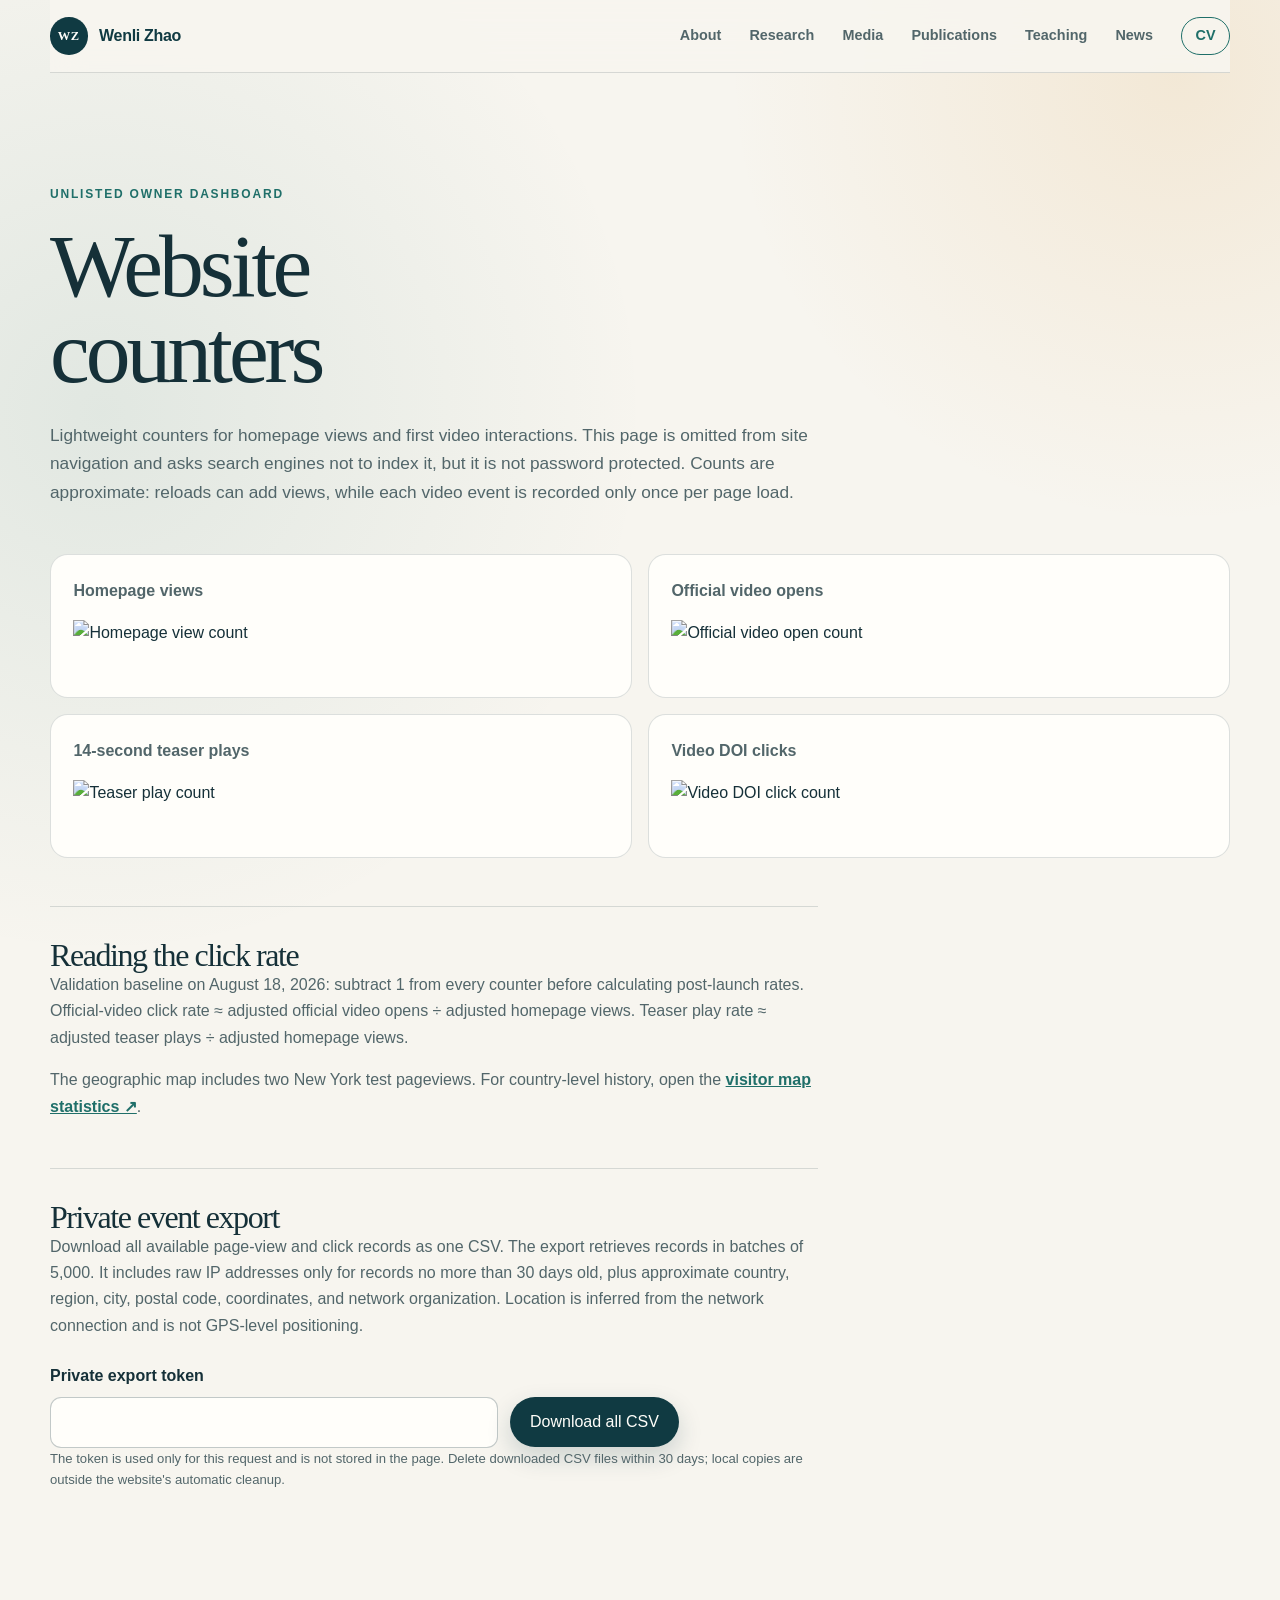
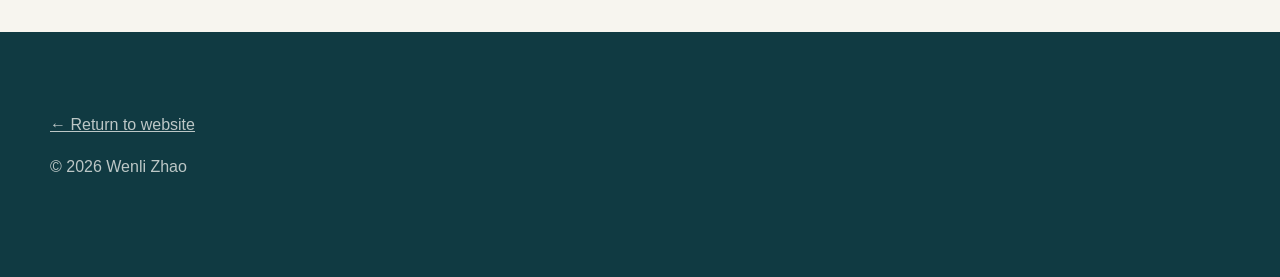
==== analytics.html @ c98469ac "Rename video section to Media" ====
<!doctype html>
<html lang="en">
<head>
  <meta charset="utf-8">
  <meta name="viewport" content="width=device-width, initial-scale=1">
  <meta name="robots" content="noindex, nofollow">
  <title>Website counters | Wenli Zhao</title>
  <meta name="theme-color" content="#103a42">
  <meta name="analytics-endpoint" content="https://wenli-site-api.wenlizhao.workers.dev">
  <link rel="icon" href="assets/favicon.svg" type="image/svg+xml">
  <link rel="stylesheet" href="assets/site.css">
  <script src="assets/navigation.js" defer></script>
  <script src="assets/analytics-dashboard.js" defer></script>
</head>
<body>
  <a class="skip-link" href="#main">Skip to content</a>
  <header class="site-header">
    <a class="wordmark" href="index.html" aria-label="Wenli Zhao home">
      <span class="wordmark-mark" aria-hidden="true">WZ</span>
      <span>Wenli Zhao</span>
    </a>
    <button class="nav-toggle" type="button" aria-expanded="false" aria-controls="primary-navigation">
      <span class="nav-toggle-icon" aria-hidden="true"></span>
      <span>Menu</span>
    </button>
    <nav class="site-nav" id="primary-navigation" aria-label="Primary navigation">
      <a href="index.html#about">About</a>
      <a href="index.html#research">Research</a>
      <a href="index.html#videos">Media</a>
      <a href="publications.html">Publications</a>
      <a href="index.html#teaching">Teaching</a>
      <a href="index.html#news">News</a>
      <a class="nav-cv" href="assets/documents/Wenli_Zhao_CV.pdf">CV</a>
    </nav>
  </header>

  <main id="main">
    <section class="section analytics-dashboard">
      <p class="eyebrow">Unlisted owner dashboard</p>
      <h1>Website counters</h1>
      <p class="dashboard-intro">Lightweight counters for homepage views and first video interactions. This page is omitted from site navigation and asks search engines not to index it, but it is not password protected. Counts are approximate: reloads can add views, while each video event is recorded only once per page load.</p>

      <div class="counter-grid">
        <article class="counter-card">
          <p>Homepage views</p>
          <img src="https://visitor-badge.laobi.icu/badge?page_id=zhaowilliam.home.live.2026&amp;left_text=views&amp;query_only=true&amp;left_color=103a42&amp;right_color=1f6f69" alt="Homepage view count">
        </article>
        <article class="counter-card">
          <p>Official video opens</p>
          <img src="https://visitor-badge.laobi.icu/badge?page_id=zhaowilliam.hess-video.play.live.2026&amp;left_text=opens&amp;query_only=true&amp;left_color=103a42&amp;right_color=1f6f69" alt="Official video open count">
        </article>
        <article class="counter-card">
          <p>14-second teaser plays</p>
          <img src="https://visitor-badge.laobi.icu/badge?page_id=zhaowilliam.ef-teaser.play.live.2026&amp;left_text=plays&amp;query_only=true&amp;left_color=103a42&amp;right_color=1f6f69" alt="Teaser play count">
        </article>
        <article class="counter-card">
          <p>Video DOI clicks</p>
          <img src="https://visitor-badge.laobi.icu/badge?page_id=zhaowilliam.hess-video.doi.live.2026&amp;left_text=clicks&amp;query_only=true&amp;left_color=103a42&amp;right_color=1f6f69" alt="Video DOI click count">
        </article>
      </div>

      <div class="dashboard-note">
        <h2>Reading the click rate</h2>
        <p>Validation baseline on August 18, 2026: subtract 1 from every counter before calculating post-launch rates. Official-video click rate ≈ adjusted official video opens ÷ adjusted homepage views. Teaser play rate ≈ adjusted teaser plays ÷ adjusted homepage views.</p>
        <p>The geographic map includes two New York test pageviews. For country-level history, open the <a href="https://info.flagcounter.com/ahHd" target="_blank" rel="noopener">visitor map statistics ↗</a>.</p>
      </div>

      <div class="dashboard-note">
        <h2>Private event export</h2>
        <p>Download all available page-view and click records as one CSV. The export retrieves records in batches of 5,000. It includes raw IP addresses only for records no more than 30 days old, plus approximate country, region, city, postal code, coordinates, and network organization. Location is inferred from the network connection and is not GPS-level positioning.</p>
        <form class="export-form" id="analytics-export-form">
          <label for="analytics-token">Private export token</label>
          <div>
            <input id="analytics-token" name="token" type="password" autocomplete="off" required>
            <button class="button button-primary" type="submit">Download all CSV</button>
          </div>
        </form>
        <p class="export-status" id="analytics-export-status" role="status" aria-live="polite">The token is used only for this request and is not stored in the page. Delete downloaded CSV files within 30 days; local copies are outside the website's automatic cleanup.</p>
      </div>
    </section>
  </main>

  <footer class="site-footer">
    <div class="footer-inner">
      <p><a href="index.html">← Return to website</a></p>
      <p>© 2026 Wenli Zhao</p>
    </div>
  </footer>
</body>
</html>
---- assets/site.css ----
:root {
  --ink: #153038;
  --ink-soft: #52666a;
  --paper: #f7f5ef;
  --paper-deep: #ebe7dc;
  --white: #fffefa;
  --teal: #1f6f69;
  --teal-dark: #103a42;
  --sage: #91a58d;
  --amber: #d99a3e;
  --line: rgba(21, 48, 56, 0.15);
  --line-strong: rgba(21, 48, 56, 0.26);
  --shadow: 0 24px 70px rgba(16, 58, 66, 0.13);
  --max: 1180px;
}

* { box-sizing: border-box; }

html { scroll-behavior: smooth; }

body {
  margin: 0;
  color: var(--ink);
  background:
    radial-gradient(circle at 92% 4%, rgba(217, 154, 62, 0.14), transparent 28rem),
    radial-gradient(circle at 8% 22%, rgba(31, 111, 105, 0.10), transparent 34rem),
    var(--paper);
  font-family: Inter, ui-sans-serif, -apple-system, BlinkMacSystemFont, "Segoe UI", sans-serif;
  line-height: 1.65;
  text-rendering: optimizeLegibility;
}

img { display: block; max-width: 100%; }
a { color: inherit; }

a:focus-visible,
button:focus-visible {
  outline: 3px solid rgba(217, 154, 62, 0.62);
  outline-offset: 4px;
}

.skip-link {
  position: fixed;
  left: 1rem;
  top: -5rem;
  z-index: 100;
  padding: 0.7rem 1rem;
  background: var(--white);
  border: 1px solid var(--ink);
}

.skip-link:focus { top: 1rem; }

.site-header {
  position: sticky;
  top: 0;
  z-index: 20;
  display: flex;
  align-items: center;
  justify-content: space-between;
  width: min(calc(100% - 3rem), var(--max));
  margin: 0 auto;
  padding: 1.05rem 0;
  border-bottom: 1px solid var(--line);
  background: rgba(247, 245, 239, 0.88);
  backdrop-filter: blur(16px);
}

.wordmark {
  display: inline-flex;
  flex: 0 0 auto;
  align-items: center;
  gap: 0.72rem;
  color: var(--teal-dark);
  font-weight: 760;
  text-decoration: none;
  letter-spacing: -0.02em;
}

.wordmark-mark {
  display: grid;
  width: 2.35rem;
  height: 2.35rem;
  place-items: center;
  border-radius: 50%;
  color: var(--white);
  background: var(--teal-dark);
  font-family: Georgia, serif;
  font-size: 0.78rem;
  letter-spacing: 0.06em;
}

.site-nav {
  display: flex;
  align-items: center;
  gap: clamp(0.72rem, 2.2vw, 1.8rem);
}

.nav-toggle {
  display: none;
}

.nav-toggle-icon,
.nav-toggle-icon::before,
.nav-toggle-icon::after {
  display: block;
  width: 1.15rem;
  height: 2px;
  border-radius: 999px;
  background: currentColor;
  transition: transform 160ms ease, background 160ms ease;
}

.nav-toggle-icon {
  position: relative;
}

.nav-toggle-icon::before,
.nav-toggle-icon::after {
  position: absolute;
  left: 0;
  content: "";
}

.nav-toggle-icon::before { top: -0.36rem; }
.nav-toggle-icon::after { top: 0.36rem; }

.nav-toggle[aria-expanded="true"] .nav-toggle-icon { background: transparent; }
.nav-toggle[aria-expanded="true"] .nav-toggle-icon::before { top: 0; transform: rotate(45deg); }
.nav-toggle[aria-expanded="true"] .nav-toggle-icon::after { top: 0; transform: rotate(-45deg); }

.site-nav a {
  color: var(--ink-soft);
  font-size: 0.9rem;
  font-weight: 680;
  text-decoration: none;
  white-space: nowrap;
}

.site-nav a:hover,
.site-nav a:focus-visible,
.site-nav [aria-current="page"] { color: var(--teal); }

.site-nav .nav-cv {
  padding: 0.4rem 0.84rem;
  border: 1px solid var(--teal);
  border-radius: 999px;
  color: var(--teal);
}

main { overflow: hidden; }

.hero {
  display: grid;
  grid-template-columns: minmax(0, 1.35fr) minmax(18rem, 0.65fr);
  gap: clamp(3rem, 8vw, 7rem);
  align-items: center;
  width: min(calc(100% - 3rem), var(--max));
  min-height: 720px;
  margin: 0 auto;
  padding: 5.6rem 0 6.4rem;
}

.eyebrow {
  margin: 0 0 1.1rem;
  color: var(--teal);
  font-size: 0.75rem;
  font-weight: 820;
  letter-spacing: 0.15em;
  text-transform: uppercase;
}

h1,
h2,
h3,
p { margin-top: 0; }

h1,
h2 {
  font-family: Georgia, "Times New Roman", serif;
  font-weight: 500;
  letter-spacing: -0.045em;
}

h1 {
  max-width: 13ch;
  margin-bottom: 1.65rem;
  font-size: clamp(3.15rem, 7vw, 6.8rem);
  line-height: 0.96;
}

h1 em { color: var(--teal); font-weight: inherit; }

h2 {
  margin-bottom: 0;
  font-size: clamp(2.35rem, 5vw, 4.5rem);
  line-height: 1.02;
}

h3 { line-height: 1.22; }

.hero-lede {
  max-width: 43rem;
  margin-bottom: 2.2rem;
  color: var(--ink-soft);
  font-size: clamp(1.08rem, 1.7vw, 1.32rem);
  line-height: 1.62;
}

.hero-actions {
  display: flex;
  flex-wrap: wrap;
  gap: 0.85rem;
  margin-bottom: 2.3rem;
}

.button {
  display: inline-flex;
  align-items: center;
  justify-content: center;
  min-height: 3rem;
  padding: 0.72rem 1.25rem;
  border-radius: 999px;
  font-weight: 760;
  text-decoration: none;
  transition: transform 160ms ease, box-shadow 160ms ease, background 160ms ease;
}

.button:hover,
.button:focus-visible { transform: translateY(-2px); }

.button-primary {
  color: var(--white);
  background: var(--teal-dark);
  box-shadow: 0 10px 25px rgba(16, 58, 66, 0.18);
}

.button-primary:hover { background: var(--teal); }
.button-secondary { border: 1px solid var(--line-strong); background: rgba(255, 254, 250, 0.72); }

.profile-links {
  display: flex;
  flex-wrap: wrap;
  gap: 0.55rem 1.2rem;
}

.profile-links a,
.section-heading a,
.feature-link,
.publication-item > a,
main ol a {
  color: var(--teal);
  font-weight: 680;
  text-underline-offset: 0.24rem;
  text-decoration-color: rgba(31, 111, 105, 0.34);
}

.profile-links a { font-size: 0.9rem; }

.hero-profile {
  position: relative;
  justify-self: end;
  width: min(100%, 22rem);
}

.hero-profile::before {
  content: "";
  position: absolute;
  inset: -1.3rem 1.8rem 5.8rem -1.6rem;
  z-index: -1;
  border: 1px solid rgba(217, 154, 62, 0.56);
  border-radius: 48% 48% 2.5rem 2.5rem;
  transform: rotate(-3deg);
}

.portrait-shell {
  overflow: hidden;
  aspect-ratio: 4 / 5;
  border-radius: 48% 48% 2.5rem 2.5rem;
  box-shadow: var(--shadow);
  background: var(--paper-deep);
}

.portrait-shell img {
  width: 100%;
  height: 100%;
  object-fit: cover;
  object-position: 51% center;
}

.profile-card {
  position: relative;
  width: 92%;
  margin: -3.4rem 0 0 -2.2rem;
  padding: 1.15rem 1.3rem;
  border: 1px solid rgba(255, 255, 255, 0.75);
  border-radius: 1.1rem;
  background: rgba(255, 254, 250, 0.91);
  box-shadow: 0 15px 45px rgba(16, 58, 66, 0.12);
  backdrop-filter: blur(14px);
}

.profile-card p {
  margin: 0.1rem 0;
  color: var(--ink-soft);
  font-size: 0.84rem;
  line-height: 1.4;
}

.profile-card .profile-name {
  margin-bottom: 0.35rem;
  color: var(--teal-dark);
  font-size: 1rem;
  font-weight: 800;
}

.section {
  width: min(calc(100% - 3rem), var(--max));
  margin: 0 auto;
  padding: 7rem 0;
}

main > .section + .section { border-top: 1px solid var(--line); }

.section-heading {
  display: grid;
  grid-template-columns: 0.8fr 1.25fr;
  column-gap: 4rem;
  align-items: end;
  margin-bottom: 3rem;
}

.section-heading .eyebrow { grid-column: 1 / -1; }
.section-heading > p:last-child { margin: 0; color: var(--ink-soft); font-size: 1.05rem; }

.path-grid {
  display: grid;
  grid-template-columns: repeat(3, 1fr);
  border-block: 1px solid var(--line);
}

.path-item {
  min-width: 0;
  padding: 1.55rem 1.5rem 1.55rem 0;
}

.path-item + .path-item {
  padding-left: 1.5rem;
  border-left: 1px solid var(--line);
}

.path-item h3,
.research-card h3,
.feature-story h3,
.publication-item h3,
.teaching-layout h3,
.news-list h3 {
  font-family: Georgia, "Times New Roman", serif;
  font-weight: 500;
}

.path-item h3 { margin: 0.7rem 0 0.65rem; font-size: 1.45rem; }
.path-item p { margin-bottom: 0.75rem; color: var(--ink-soft); }

.research-grid {
  display: grid;
  grid-template-columns: repeat(3, 1fr);
  gap: 1rem;
}

.research-card {
  min-height: 18rem;
  padding: 1.7rem;
  border: 1px solid var(--line);
  border-radius: 1.35rem;
  background: rgba(255, 254, 250, 0.68);
  transition: transform 180ms ease, background 180ms ease;
}

.research-card:hover { transform: translateY(-4px); background: var(--white); }
.card-index { color: var(--amber); font-family: Georgia, serif; font-size: 1.05rem; }
.research-card h3 { margin: 2.5rem 0 0.9rem; font-size: 1.62rem; }
.research-card p { color: var(--ink-soft); }
.research-card > a { color: var(--teal); font-weight: 720; text-underline-offset: 0.22rem; }

.card-tags {
  margin-top: 1.6rem;
  color: var(--teal) !important;
  font-size: 0.76rem;
  font-weight: 760;
  letter-spacing: 0.035em;
}

.card-tags a { color: inherit; }

.preview-note {
  display: grid;
  grid-template-columns: repeat(4, 1fr);
  width: min(calc(100% - 3rem), var(--max));
  margin: 0 auto 2rem;
  border-block: 1px solid var(--line);
}

.preview-note div { padding: 1.6rem 1rem; border-right: 1px solid var(--line); }
.preview-note div:first-child { padding-left: 0; }
.preview-note div:last-child { border-right: 0; }
.preview-note strong,
.preview-note span { display: block; }
.preview-note strong { color: var(--teal-dark); font-family: Georgia, serif; font-size: 1.35rem; }
.preview-note span { margin-top: 0.2rem; color: var(--ink-soft); font-size: 0.82rem; }

.feature-list { border-top: 1px solid var(--line-strong); }

.feature-story {
  display: grid;
  grid-template-columns: 10.5rem minmax(0, 1fr) auto;
  gap: clamp(1.5rem, 4vw, 4rem);
  align-items: start;
  padding: 2.3rem 0;
  border-bottom: 1px solid var(--line);
}

.feature-meta { display: flex; gap: 0.8rem; color: var(--ink-soft); }
.feature-meta span { color: var(--amber); font-family: Georgia, serif; font-size: 1.4rem; }
.feature-meta p { margin: 0; font-size: 0.76rem; line-height: 1.5; text-transform: uppercase; letter-spacing: 0.06em; }
.feature-copy h3 { max-width: 25ch; margin: 0 0 1rem; font-size: clamp(1.65rem, 3vw, 2.5rem); }
.feature-copy p { max-width: 52rem; margin-bottom: 0.48rem; color: var(--ink-soft); }
.feature-link { align-self: center; white-space: nowrap; }

.media-grid {
  display: grid;
  grid-template-columns: repeat(2, minmax(0, 1fr));
  gap: 1.25rem;
}

.media-card {
  overflow: hidden;
  border: 1px solid var(--line);
  border-radius: 1.4rem;
  background: rgba(255, 254, 250, 0.72);
}

.media-frame {
  position: relative;
  overflow: hidden;
  aspect-ratio: 16 / 9;
  background: #06191d;
}

.media-frame video,
.media-frame iframe,
.video-launch,
.video-launch > img {
  width: 100%;
  height: 100%;
}

.media-frame video,
.media-frame iframe {
  display: block;
  border: 0;
  object-fit: cover;
}

.video-launch {
  position: relative;
  display: block;
  padding: 0;
  border: 0;
  color: var(--white);
  cursor: pointer;
  background: #06191d;
}

.video-launch > img {
  object-fit: cover;
  transition: transform 220ms ease, opacity 220ms ease;
}

.video-launch::after {
  content: "";
  position: absolute;
  inset: 0;
  background: linear-gradient(180deg, transparent 45%, rgba(6, 25, 29, 0.82));
}

.video-launch:hover > img,
.video-launch:focus-visible > img { transform: scale(1.025); opacity: 0.88; }

.play-mark {
  position: absolute;
  left: 50%;
  top: 50%;
  z-index: 1;
  display: grid;
  width: 4rem;
  height: 4rem;
  place-items: center;
  padding-left: 0.2rem;
  border: 1px solid rgba(255, 255, 255, 0.62);
  border-radius: 50%;
  background: rgba(16, 58, 66, 0.88);
  box-shadow: 0 12px 30px rgba(0, 0, 0, 0.24);
  transform: translate(-50%, -50%);
}

.play-label {
  position: absolute;
  left: 1.25rem;
  bottom: 1rem;
  z-index: 1;
  font-size: 0.83rem;
  font-weight: 760;
}

.media-copy { padding: 1.5rem; }
.media-copy .publication-meta { margin-bottom: 0.55rem; color: var(--teal); font-size: 0.73rem; font-weight: 760; letter-spacing: 0.045em; text-transform: uppercase; }
.media-copy h3 { margin-bottom: 0.75rem; font-family: Georgia, "Times New Roman", serif; font-size: 1.65rem; font-weight: 500; }
.media-copy > p { color: var(--ink-soft); }
.media-links { display: flex; flex-wrap: wrap; gap: 0.55rem 1.1rem; }
.media-links a,
.media-credit a { color: var(--teal); font-weight: 680; text-underline-offset: 0.22rem; }
.media-credit { margin-bottom: 0; font-size: 0.77rem; line-height: 1.55; }

.funding-band {
  position: relative;
  display: grid;
  grid-template-columns: 10rem minmax(0, 1fr);
  gap: clamp(2rem, 5vw, 5rem);
  overflow: hidden;
  padding: clamp(2rem, 5vw, 4.5rem);
  border-radius: 2rem;
  color: var(--white);
  background: var(--teal-dark);
  box-shadow: var(--shadow);
}

.funding-band::after {
  content: "";
  position: absolute;
  width: 18rem;
  height: 18rem;
  right: -5rem;
  bottom: -8rem;
  border: 1px solid rgba(255, 254, 250, 0.2);
  border-radius: 50%;
  box-shadow: 0 0 0 3rem rgba(145, 165, 141, 0.08), 0 0 0 6rem rgba(217, 154, 62, 0.06);
}

.funding-label { position: relative; z-index: 1; }
.funding-label span { color: var(--amber); font-family: Georgia, serif; font-size: 2.1rem; }
.funding-label p { margin-top: 0.45rem; color: rgba(255, 254, 250, 0.7); font-size: 0.76rem; text-transform: uppercase; letter-spacing: 0.08em; }
.funding-copy { position: relative; z-index: 1; }
.funding-copy h2 { max-width: 18ch; margin-bottom: 1.2rem; font-size: clamp(2.1rem, 4.7vw, 4rem); }
.funding-copy > p { max-width: 52rem; color: rgba(255, 254, 250, 0.76); }
.funding-details { display: flex; flex-wrap: wrap; gap: 0.5rem 1.5rem; margin: 1.7rem 0 0 !important; font-size: 0.87rem; }

.publication-list { border-top: 1px solid var(--line-strong); }

.publication-item {
  display: grid;
  grid-template-columns: 13rem minmax(0, 1fr) auto;
  gap: 1.5rem;
  align-items: start;
  padding: 1.6rem 0;
  border-bottom: 1px solid var(--line);
}

.publication-item p { margin-bottom: 0.35rem; color: var(--ink-soft); }
.publication-item h3 { margin: 0 0 0.35rem; font-size: 1.28rem; }
.publication-item .publication-meta { color: var(--teal); font-size: 0.75rem; font-weight: 760; letter-spacing: 0.045em; text-transform: uppercase; }
.publication-item > a { align-self: center; white-space: nowrap; }
.section-action { margin: 2rem 0 0; }

.teaching-layout {
  display: grid;
  grid-template-columns: 1.5fr 1fr;
  gap: 1rem;
}

.teaching-primary,
.teaching-item {
  padding: 1.8rem;
  border: 1px solid var(--line);
  border-radius: 1.3rem;
  background: rgba(255, 254, 250, 0.68);
}

.teaching-primary {
  grid-row: span 2;
  display: flex;
  flex-direction: column;
  justify-content: flex-end;
  min-height: 27rem;
  background: linear-gradient(145deg, rgba(31, 111, 105, 0.10), rgba(255, 254, 250, 0.78));
}

.teaching-layout h3 { margin: 1.8rem 0 0.8rem; font-size: 1.65rem; }
.teaching-layout p { color: var(--ink-soft); }

.news-list { border-top: 1px solid var(--line-strong); }
.news-list article { display: grid; grid-template-columns: 9rem minmax(0, 1fr); gap: 2rem; padding: 1.3rem 0; border-bottom: 1px solid var(--line); }
.news-list time { color: var(--teal); font-size: 0.78rem; font-weight: 760; letter-spacing: 0.05em; text-transform: uppercase; }
.news-list h3 { margin: 0 0 0.25rem; font-size: 1.18rem; }
.news-list p { margin: 0; color: var(--ink-soft); }

.site-footer {
  margin-top: 4rem;
  color: var(--white);
  background: var(--teal-dark);
}

.footer-inner,
.site-footer > .section {
  width: min(calc(100% - 3rem), var(--max));
  margin: 0 auto;
  padding: 5rem 0;
}

.site-footer h2 { max-width: 14ch; margin-bottom: 1rem; }
.site-footer p { max-width: 45rem; color: rgba(255, 254, 250, 0.72); }
.site-footer .eyebrow,
.site-footer .profile-links a { color: var(--amber); }
.site-footer .profile-links { margin: 2rem 0 3.4rem; }
.site-footer a { color: inherit; }

.visitor-panel {
  display: grid;
  grid-template-columns: minmax(14rem, 0.82fr) minmax(18rem, 1.18fr);
  gap: 1.5rem 2.5rem;
  align-items: center;
  margin: 0 0 3rem;
  padding: 1.25rem;
  border: 1px solid rgba(255, 254, 250, 0.16);
  border-radius: 1.3rem;
  background: rgba(255, 254, 250, 0.045);
}

.visitor-panel-copy { display: flex; align-items: center; gap: 1rem; }
.visitor-panel-copy p { margin: 0; font-size: 0.82rem; }
.visitor-panel-copy .visitor-kicker { margin-bottom: 0.25rem; color: var(--white); font-weight: 800; letter-spacing: 0.04em; text-transform: uppercase; }

.globe-mark {
  position: relative;
  flex: 0 0 auto;
  width: 4.4rem;
  height: 4.4rem;
  overflow: hidden;
  border: 1px solid rgba(217, 154, 62, 0.72);
  border-radius: 50%;
  background:
    radial-gradient(circle at 35% 30%, rgba(255, 254, 250, 0.18), transparent 28%),
    linear-gradient(135deg, var(--teal), var(--teal-dark));
  box-shadow: inset -0.65rem -0.5rem 1.2rem rgba(0, 0, 0, 0.26);
}

.globe-mark::before,
.globe-mark::after,
.globe-mark span {
  content: "";
  position: absolute;
  inset: 0.52rem 1.35rem;
  border: 1px solid rgba(255, 254, 250, 0.38);
  border-radius: 50%;
}

.globe-mark::after { inset: 1.35rem 0.52rem; }
.globe-mark span { inset: 50% 0.42rem auto; height: 0; border: 0; border-top: 1px solid rgba(255, 254, 250, 0.38); border-radius: 0; }

.visitor-map {
  display: block;
  overflow: hidden;
  border: 1px solid rgba(255, 254, 250, 0.2);
  border-radius: 0.85rem;
  background: var(--white);
}

.visitor-map img { width: 100%; height: auto; }
.visitor-privacy { grid-column: 1 / -1; margin: -0.6rem 0 0 !important; font-size: 0.7rem; }
.analytics-dashboard .dashboard-intro { max-width: 48rem; color: var(--ink-soft); font-size: 1.08rem; }
.counter-grid { display: grid; grid-template-columns: repeat(2, minmax(0, 1fr)); gap: 1rem; margin-top: 3rem; }
.counter-card { min-height: 9rem; padding: 1.4rem; border: 1px solid var(--line); border-radius: 1.1rem; background: var(--white); }
.counter-card p { color: var(--ink-soft); font-weight: 720; }
.counter-card img { min-height: 20px; }
.dashboard-note { max-width: 48rem; margin-top: 3rem; padding-top: 2rem; border-top: 1px solid var(--line); }
.dashboard-note h2 { font-size: 2rem; }
.dashboard-note p { color: var(--ink-soft); }
.dashboard-note a { color: var(--teal); font-weight: 680; }
.export-form { margin-top: 1.5rem; }
.export-form label { display: block; margin-bottom: 0.45rem; color: var(--ink); font-weight: 720; }
.export-form > div { display: flex; gap: 0.75rem; align-items: center; }
.export-form input {
  width: min(100%, 28rem);
  min-height: 3rem;
  padding: 0.7rem 0.9rem;
  border: 1px solid var(--line-strong);
  border-radius: 0.7rem;
  color: var(--ink);
  background: var(--white);
  font: inherit;
}
.export-form button { flex: 0 0 auto; border: 0; cursor: pointer; font: inherit; }
.export-status { min-height: 1.7rem; font-size: 0.82rem; }
.policy-page { max-width: 52rem; }
.policy-page h1 { max-width: 11ch; }
.policy-page h2 { margin-top: 2.6rem; font-size: 1.7rem; }
.policy-page p { color: var(--ink-soft); }
.policy-page a { color: var(--teal); font-weight: 680; }

/* Publications page */
main > .section:first-child:not(#about) { padding-top: 7rem; padding-bottom: 4rem; }
main > .section:first-child:not(#about) h1 { max-width: 12ch; font-size: clamp(3.3rem, 7vw, 6rem); }
main > .section > h3 { margin: 3.8rem 0 1.2rem; font-family: Georgia, serif; font-size: 1.65rem; font-weight: 500; }

main .section > ol {
  margin: 0;
  padding: 0;
  list-style-position: inside;
  border-top: 1px solid var(--line-strong);
}

main .section > ol li {
  padding: 1.15rem 0;
  border-bottom: 1px solid var(--line);
  color: var(--ink-soft);
}

main .section > ol li::marker { color: var(--amber); font-family: Georgia, serif; }
main .section > ol strong { color: var(--ink); }

@media (max-width: 900px) {
  .site-header { width: min(calc(100% - 2rem), var(--max)); }
  .site-nav { max-width: calc(100vw - 6.5rem); overflow-x: auto; padding-bottom: 0.2rem; scrollbar-width: none; }
  .site-nav::-webkit-scrollbar { display: none; }
  .site-nav a { font-size: 0.78rem; }
  .hero { grid-template-columns: 1fr; width: min(calc(100% - 2rem), var(--max)); min-height: auto; padding: 4.6rem 0 5.4rem; }
  h1 { max-width: 12ch; }
  .hero-profile { justify-self: start; width: min(84vw, 22rem); margin: 1rem 0 0 1.4rem; }
  .section { width: min(calc(100% - 2rem), var(--max)); padding: 5.5rem 0; }
  .section-heading { grid-template-columns: 1fr; row-gap: 1.25rem; }
  .research-grid { grid-template-columns: 1fr; }
  .media-grid { grid-template-columns: 1fr; }
  .research-card { min-height: auto; }
  .research-card h3 { margin-top: 1.6rem; }
  .path-grid { grid-template-columns: 1fr; }
  .path-item,
  .path-item + .path-item { padding: 1.35rem 0; border-left: 0; border-bottom: 1px solid var(--line); }
  .path-item:last-child { border-bottom: 0; }
  .feature-story { grid-template-columns: 8rem minmax(0, 1fr); }
  .feature-link { grid-column: 2; justify-self: start; }
  .funding-band { grid-template-columns: 1fr; }
  .publication-item { grid-template-columns: 9rem minmax(0, 1fr); }
  .publication-item > a { grid-column: 2; justify-self: start; }
  .teaching-layout { grid-template-columns: 1fr; }
  .teaching-primary { grid-row: auto; min-height: 20rem; }
  .preview-note { grid-template-columns: 1fr 1fr; width: min(calc(100% - 2rem), var(--max)); }
  .preview-note div:nth-child(2) { border-right: 0; }
  .preview-note div:nth-child(-n+2) { border-bottom: 1px solid var(--line); }
  .preview-note div:nth-child(odd) { padding-left: 0; }
  .footer-inner,
  .site-footer > .section { width: min(calc(100% - 2rem), var(--max)); }
  .visitor-panel { grid-template-columns: 1fr; }
  .visitor-privacy { grid-column: 1; }
}

@media (max-width: 700px) {
  .nav-toggle {
    display: inline-flex;
    min-height: 44px;
    align-items: center;
    gap: 0.5rem;
    padding: 0.48rem 0.72rem;
    border: 1px solid var(--line-strong);
    border-radius: 0.7rem;
    color: var(--teal-dark);
    background: var(--white);
    font: inherit;
    font-size: 0.84rem;
    font-weight: 700;
    cursor: pointer;
  }

  .site-nav {
    position: absolute;
    top: calc(100% + 0.5rem);
    right: 0;
    z-index: 30;
    display: none;
    width: min(18rem, calc(100vw - 2rem));
    max-width: none;
    max-height: calc(100vh - 6rem);
    overflow: auto;
    flex-direction: column;
    align-items: stretch;
    gap: 0.12rem;
    padding: 0.62rem;
    border: 1px solid var(--line);
    border-radius: 0.9rem;
    background: var(--white);
    box-shadow: var(--shadow);
    scrollbar-width: auto;
  }

  .site-nav::-webkit-scrollbar { display: initial; }
  .nav-toggle[aria-expanded="true"] + .site-nav { display: flex; }
  .site-nav a { padding: 0.62rem 0.75rem; font-size: 0.9rem; }
  .site-nav .nav-cv { margin-top: 0.2rem; text-align: center; }
}

@media (max-width: 590px) {
  .hero { padding-top: 3.7rem; }
  h1 { font-size: clamp(2.85rem, 14vw, 4.6rem); }
  .feature-story,
  .publication-item { grid-template-columns: 1fr; gap: 0.8rem; }
  .feature-link,
  .publication-item > a { grid-column: 1; }
  .feature-meta { align-items: baseline; }
  .funding-band { border-radius: 1.4rem; }
  .funding-details { display: grid; }
  .news-list article { grid-template-columns: 1fr; gap: 0.25rem; }
  .preview-note strong { font-size: 1.12rem; }
  .preview-note div { padding: 1.25rem 0.8rem; }
  .counter-grid { grid-template-columns: 1fr; }
  .export-form > div { align-items: stretch; flex-direction: column; }
  .export-form button { align-self: flex-start; }
}

@media (prefers-reduced-motion: reduce) {
  html { scroll-behavior: auto; }
  *, *::before, *::after { transition-duration: 0.01ms !important; }
}
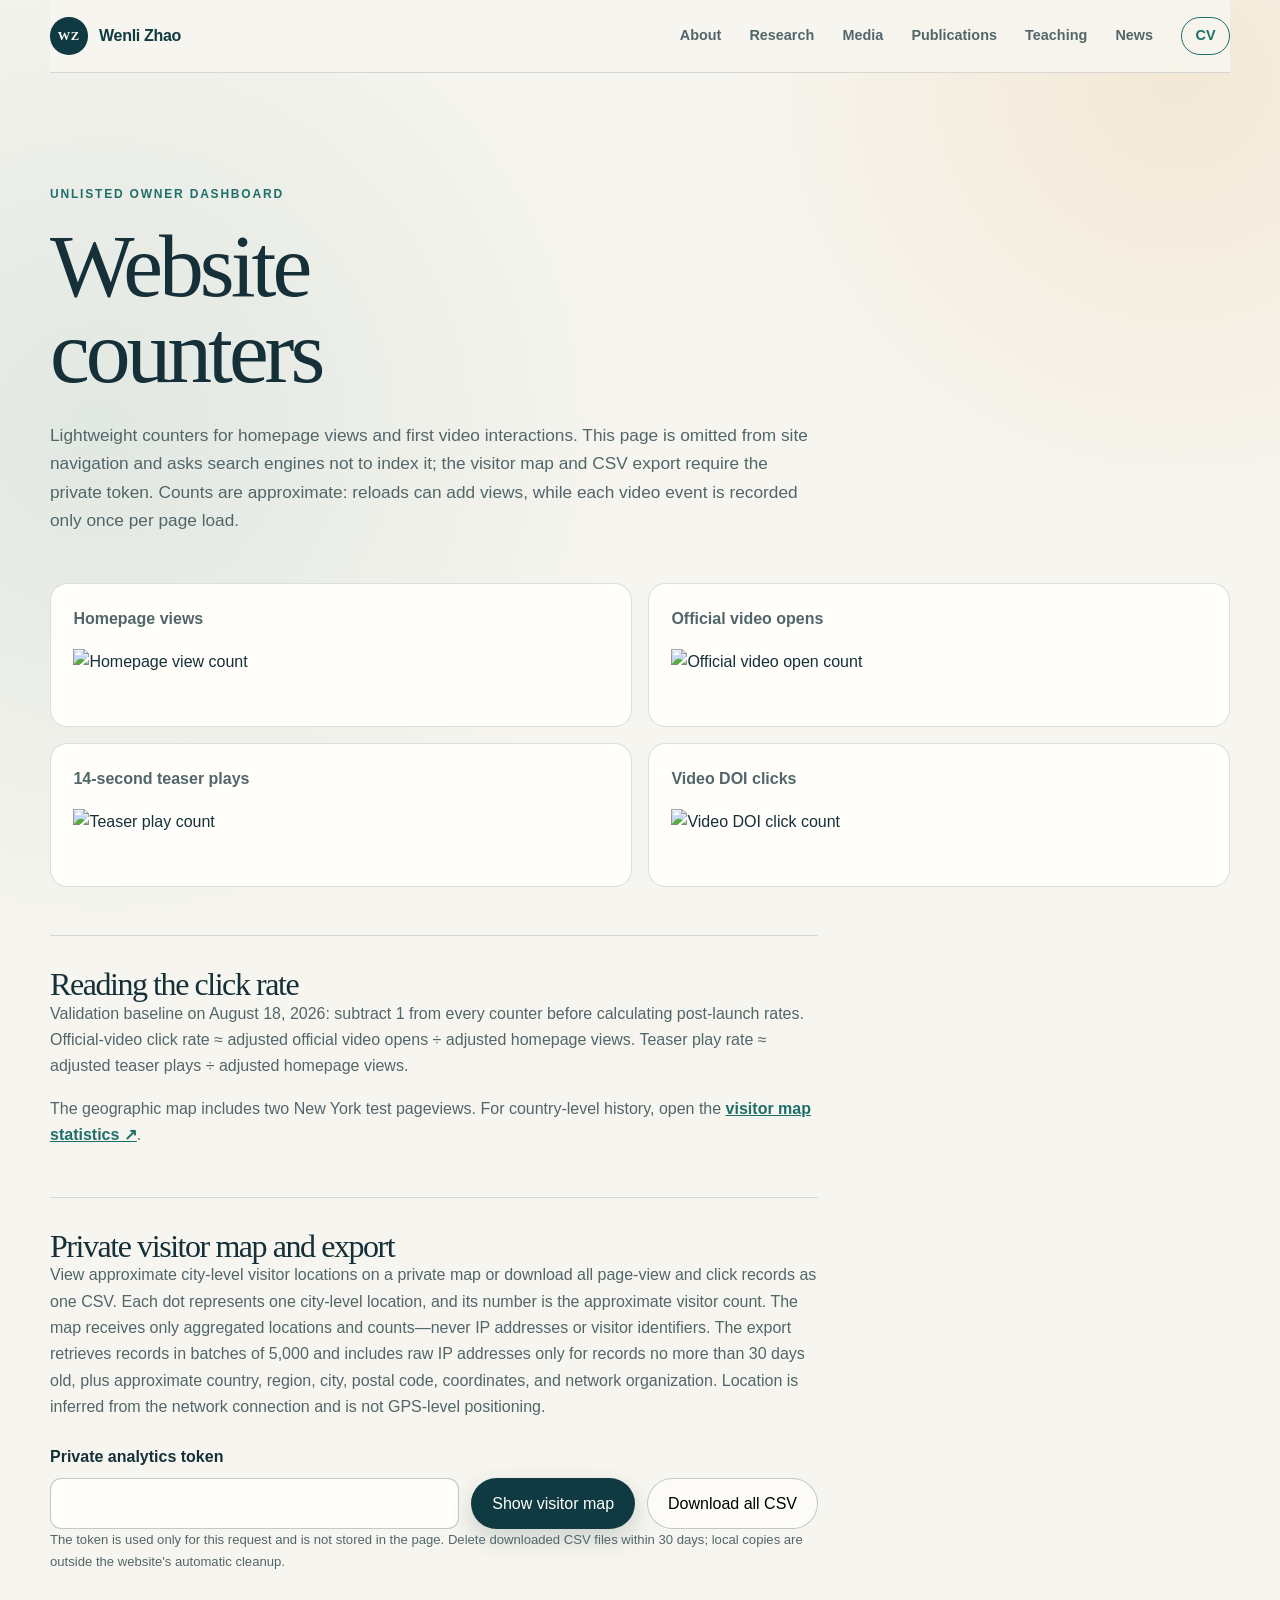
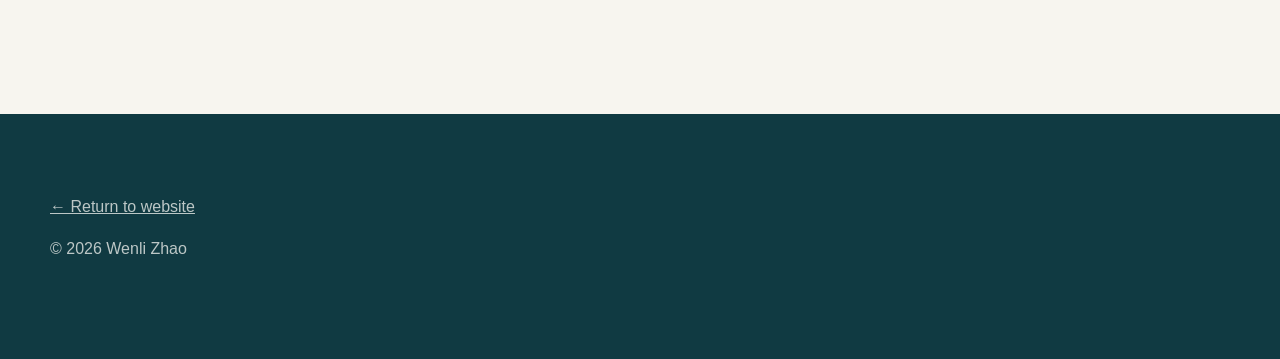
==== commit 3c77829b: "Add private aggregate visitor map" ====
--- a/analytics.html
+++ b/analytics.html
@@ -38,7 +38,7 @@
     <section class="section analytics-dashboard">
       <p class="eyebrow">Unlisted owner dashboard</p>
       <h1>Website counters</h1>
-      <p class="dashboard-intro">Lightweight counters for homepage views and first video interactions. This page is omitted from site navigation and asks search engines not to index it, but it is not password protected. Counts are approximate: reloads can add views, while each video event is recorded only once per page load.</p>
+      <p class="dashboard-intro">Lightweight counters for homepage views and first video interactions. This page is omitted from site navigation and asks search engines not to index it; the visitor map and CSV export require the private token. Counts are approximate: reloads can add views, while each video event is recorded only once per page load.</p>
 
       <div class="counter-grid">
         <article class="counter-card">
@@ -66,16 +66,21 @@
       </div>
 
       <div class="dashboard-note">
-        <h2>Private event export</h2>
-        <p>Download all available page-view and click records as one CSV. The export retrieves records in batches of 5,000. It includes raw IP addresses only for records no more than 30 days old, plus approximate country, region, city, postal code, coordinates, and network organization. Location is inferred from the network connection and is not GPS-level positioning.</p>
+        <h2>Private visitor map and export</h2>
+        <p>View approximate city-level visitor locations on a private map or download all page-view and click records as one CSV. Each dot represents one city-level location, and its number is the approximate visitor count. The map receives only aggregated locations and counts—never IP addresses or visitor identifiers. The export retrieves records in batches of 5,000 and includes raw IP addresses only for records no more than 30 days old, plus approximate country, region, city, postal code, coordinates, and network organization. Location is inferred from the network connection and is not GPS-level positioning.</p>
         <form class="export-form" id="analytics-export-form">
-          <label for="analytics-token">Private export token</label>
+          <label for="analytics-token">Private analytics token</label>
           <div>
             <input id="analytics-token" name="token" type="password" autocomplete="off" required>
-            <button class="button button-primary" type="submit">Download all CSV</button>
+            <button class="button button-primary" type="submit" name="action" value="map">Show visitor map</button>
+            <button class="button button-secondary" type="submit" name="action" value="download">Download all CSV</button>
           </div>
         </form>
         <p class="export-status" id="analytics-export-status" role="status" aria-live="polite">The token is used only for this request and is not stored in the page. Delete downloaded CSV files within 30 days; local copies are outside the website's automatic cleanup.</p>
+        <div class="private-map" id="private-visitor-map" role="region" aria-label="Approximate visitor locations" hidden>
+          <div class="private-map-markers" id="private-map-markers"></div>
+        </div>
+        <p class="private-map-detail" id="private-map-detail" role="status" aria-live="polite" hidden></p>
       </div>
     </section>
   </main>
--- a/assets/site.css
+++ b/assets/site.css
@@ -333,6 +333,9 @@
 .section-heading .eyebrow { grid-column: 1 / -1; }
 .section-heading > p:last-child { margin: 0; color: var(--ink-soft); font-size: 1.05rem; }
 
+.job-market { padding-block: 4rem; }
+.job-market .section-heading { margin-bottom: 0; }
+
 .path-grid {
   display: grid;
   grid-template-columns: repeat(3, 1fr);
@@ -676,7 +679,6 @@
 }
 
 .visitor-map img { width: 100%; height: auto; }
-.visitor-privacy { grid-column: 1 / -1; margin: -0.6rem 0 0 !important; font-size: 0.7rem; }
 .analytics-dashboard .dashboard-intro { max-width: 48rem; color: var(--ink-soft); font-size: 1.08rem; }
 .counter-grid { display: grid; grid-template-columns: repeat(2, minmax(0, 1fr)); gap: 1rem; margin-top: 3rem; }
 .counter-card { min-height: 9rem; padding: 1.4rem; border: 1px solid var(--line); border-radius: 1.1rem; background: var(--white); }
@@ -699,8 +701,41 @@
   background: var(--white);
   font: inherit;
 }
-.export-form button { flex: 0 0 auto; border: 0; cursor: pointer; font: inherit; }
+.export-form button { flex: 0 0 auto; cursor: pointer; font: inherit; }
+.export-form button.button-primary { border: 1px solid transparent; }
 .export-status { min-height: 1.7rem; font-size: 0.82rem; }
+.private-map {
+  position: relative;
+  width: 100%;
+  aspect-ratio: 2 / 1;
+  margin-top: 1.5rem;
+  overflow: hidden;
+  border: 1px solid var(--line-strong);
+  border-radius: 1rem;
+  background: var(--white) url("images/world-map.svg") center / 100% 100% no-repeat;
+}
+.private-map[hidden] { display: none; }
+.private-map-markers { position: absolute; inset: 0; }
+.private-map-marker {
+  position: absolute;
+  display: grid;
+  place-items: center;
+  width: var(--marker-size);
+  height: var(--marker-size);
+  padding: 0;
+  transform: translate(-50%, -50%);
+  border: 2px solid var(--teal-dark);
+  border-radius: 50%;
+  color: var(--teal-dark);
+  background: rgba(217, 154, 62, 0.9);
+  box-shadow: 0 2px 8px rgba(16, 58, 66, 0.24);
+  font: 700 0.68rem/1 Inter, sans-serif;
+  cursor: pointer;
+}
+.private-map-marker:hover,
+.private-map-marker:focus-visible { z-index: 2; background: var(--white); }
+.private-map-detail { min-height: 1.7rem; margin-top: 0.8rem; color: var(--ink-soft); font-size: 0.88rem; }
+.private-map-detail[hidden] { display: none; }
 .policy-page { max-width: 52rem; }
 .policy-page h1 { max-width: 11ch; }
 .policy-page h2 { margin-top: 2.6rem; font-size: 1.7rem; }
@@ -737,6 +772,7 @@
   h1 { max-width: 12ch; }
   .hero-profile { justify-self: start; width: min(84vw, 22rem); margin: 1rem 0 0 1.4rem; }
   .section { width: min(calc(100% - 2rem), var(--max)); padding: 5.5rem 0; }
+  .job-market { padding-block: 3.75rem; }
   .section-heading { grid-template-columns: 1fr; row-gap: 1.25rem; }
   .research-grid { grid-template-columns: 1fr; }
   .media-grid { grid-template-columns: 1fr; }
@@ -760,7 +796,6 @@
   .footer-inner,
   .site-footer > .section { width: min(calc(100% - 2rem), var(--max)); }
   .visitor-panel { grid-template-columns: 1fr; }
-  .visitor-privacy { grid-column: 1; }
 }
 
 @media (max-width: 700px) {
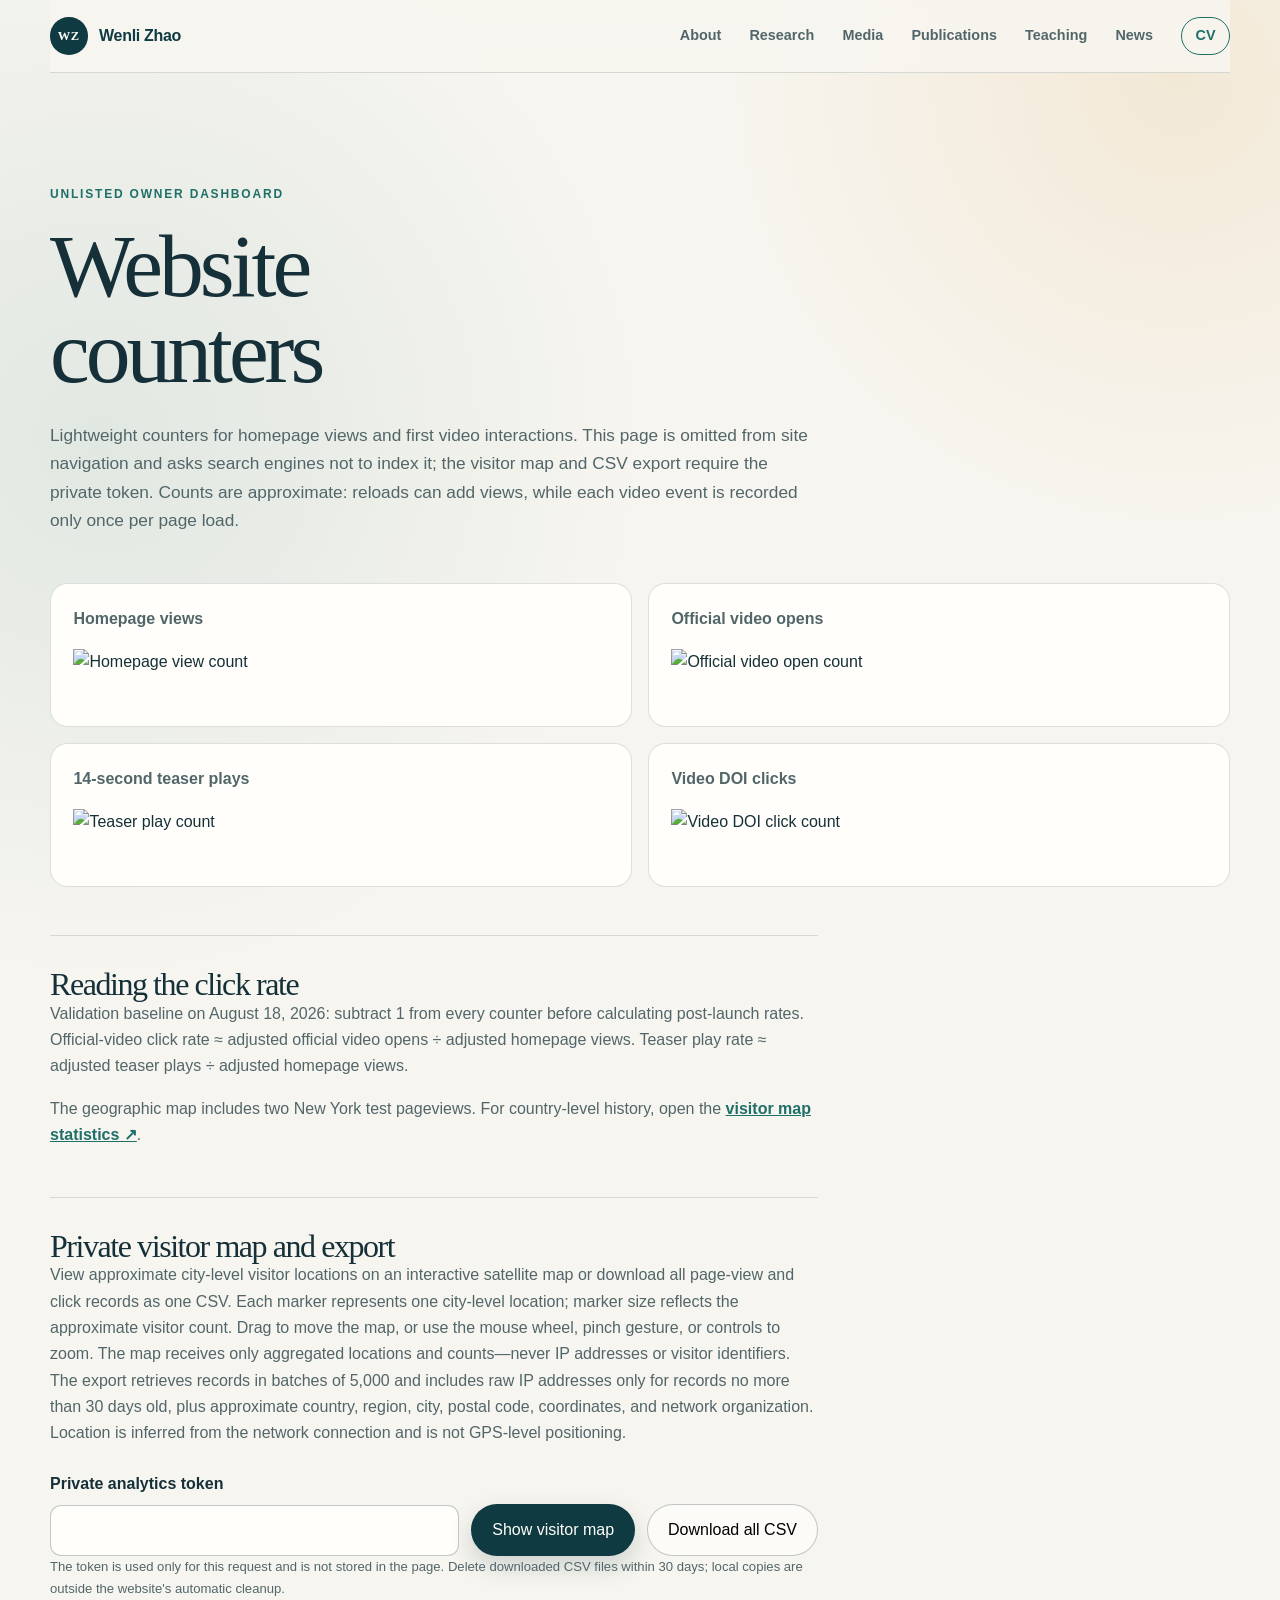
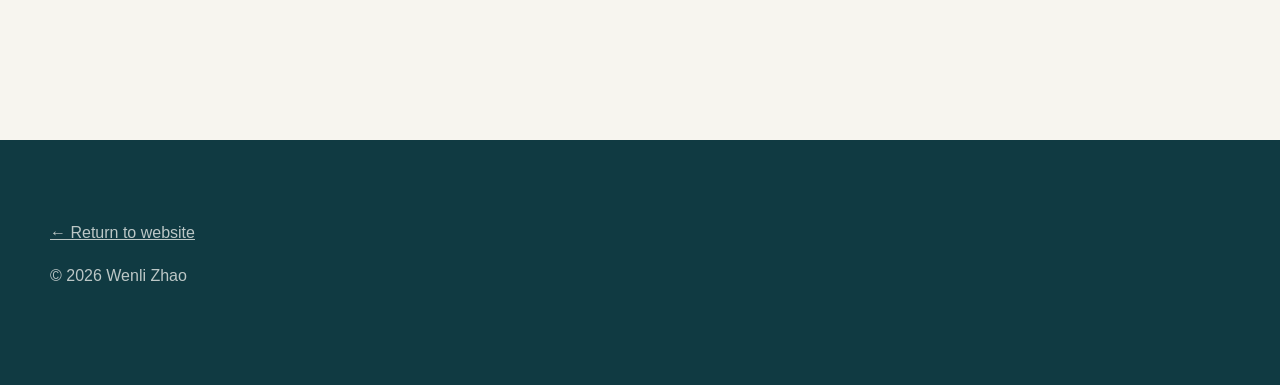
==== commit 03474e87: "Improve navigation and private visitor map" ====
--- a/analytics.html
+++ b/analytics.html
@@ -8,8 +8,20 @@
   <meta name="theme-color" content="#103a42">
   <meta name="analytics-endpoint" content="https://wenli-site-api.wenlizhao.workers.dev">
   <link rel="icon" href="assets/favicon.svg" type="image/svg+xml">
+  <link
+    rel="stylesheet"
+    href="https://unpkg.com/leaflet@1.9.4/dist/leaflet.css"
+    integrity="sha256-p4NxAoJBhIIN+hmNHrzRCf9tD/miZyoHS5obTRR9BMY="
+    crossorigin=""
+  >
   <link rel="stylesheet" href="assets/site.css">
   <script src="assets/navigation.js" defer></script>
+  <script
+    src="https://unpkg.com/leaflet@1.9.4/dist/leaflet.js"
+    integrity="sha256-20nQCchB9coqIjJZRGuk2/Z9VM+kNiyxNV1lvTlZBo="
+    crossorigin=""
+    defer
+  ></script>
   <script src="assets/analytics-dashboard.js" defer></script>
 </head>
 <body>
@@ -67,7 +79,7 @@
 
       <div class="dashboard-note">
         <h2>Private visitor map and export</h2>
-        <p>View approximate city-level visitor locations on a private map or download all page-view and click records as one CSV. Each dot represents one city-level location, and its number is the approximate visitor count. The map receives only aggregated locations and counts—never IP addresses or visitor identifiers. The export retrieves records in batches of 5,000 and includes raw IP addresses only for records no more than 30 days old, plus approximate country, region, city, postal code, coordinates, and network organization. Location is inferred from the network connection and is not GPS-level positioning.</p>
+        <p>View approximate city-level visitor locations on an interactive satellite map or download all page-view and click records as one CSV. Each marker represents one city-level location; marker size reflects the approximate visitor count. Drag to move the map, or use the mouse wheel, pinch gesture, or controls to zoom. The map receives only aggregated locations and counts—never IP addresses or visitor identifiers. The export retrieves records in batches of 5,000 and includes raw IP addresses only for records no more than 30 days old, plus approximate country, region, city, postal code, coordinates, and network organization. Location is inferred from the network connection and is not GPS-level positioning.</p>
         <form class="export-form" id="analytics-export-form">
           <label for="analytics-token">Private analytics token</label>
           <div>
@@ -77,9 +89,13 @@
           </div>
         </form>
         <p class="export-status" id="analytics-export-status" role="status" aria-live="polite">The token is used only for this request and is not stored in the page. Delete downloaded CSV files within 30 days; local copies are outside the website's automatic cleanup.</p>
-        <div class="private-map" id="private-visitor-map" role="region" aria-label="Approximate visitor locations" hidden>
-          <div class="private-map-markers" id="private-map-markers"></div>
-        </div>
+        <div
+          class="private-map"
+          id="private-visitor-map"
+          role="region"
+          aria-label="Interactive satellite map of approximate visitor locations"
+          hidden
+        ></div>
         <p class="private-map-detail" id="private-map-detail" role="status" aria-live="polite" hidden></p>
       </div>
     </section>
--- a/assets/site.css
+++ b/assets/site.css
@@ -139,7 +139,15 @@
 
 .site-nav a:hover,
 .site-nav a:focus-visible,
-.site-nav [aria-current="page"] { color: var(--teal); }
+.site-nav [aria-current="page"],
+.site-nav [aria-current="location"] { color: var(--teal); }
+
+.site-nav [aria-current="location"]:not(.nav-cv) {
+  text-decoration-line: underline;
+  text-decoration-color: var(--amber);
+  text-decoration-thickness: 2px;
+  text-underline-offset: 0.45rem;
+}
 
 .site-nav .nav-cv {
   padding: 0.4rem 0.84rem;
@@ -333,8 +341,21 @@
 .section-heading .eyebrow { grid-column: 1 / -1; }
 .section-heading > p:last-child { margin: 0; color: var(--ink-soft); font-size: 1.05rem; }
 
-.job-market { padding-block: 4rem; }
-.job-market .section-heading { margin-bottom: 0; }
+.job-market { padding-block: 2.5rem; }
+
+.job-market .section-heading {
+  align-items: center;
+  row-gap: 0.75rem;
+  margin-bottom: 0;
+}
+
+.job-market .section-heading h2 {
+  font-size: clamp(1.55rem, 3vw, 2.35rem);
+}
+
+.job-market .section-heading > p:last-child {
+  font-size: 0.98rem;
+}
 
 .path-grid {
   display: grid;
@@ -707,33 +728,20 @@
 .private-map {
   position: relative;
   width: 100%;
-  aspect-ratio: 2 / 1;
+  height: clamp(20rem, 56vh, 40rem);
+  min-height: 20rem;
   margin-top: 1.5rem;
   overflow: hidden;
   border: 1px solid var(--line-strong);
   border-radius: 1rem;
-  background: var(--white) url("images/world-map.svg") center / 100% 100% no-repeat;
+  background: #dbe4e6;
+  font-family: Inter, sans-serif;
 }
 .private-map[hidden] { display: none; }
-.private-map-markers { position: absolute; inset: 0; }
-.private-map-marker {
-  position: absolute;
-  display: grid;
-  place-items: center;
-  width: var(--marker-size);
-  height: var(--marker-size);
-  padding: 0;
-  transform: translate(-50%, -50%);
-  border: 2px solid var(--teal-dark);
-  border-radius: 50%;
-  color: var(--teal-dark);
-  background: rgba(217, 154, 62, 0.9);
-  box-shadow: 0 2px 8px rgba(16, 58, 66, 0.24);
-  font: 700 0.68rem/1 Inter, sans-serif;
-  cursor: pointer;
-}
-.private-map-marker:hover,
-.private-map-marker:focus-visible { z-index: 2; background: var(--white); }
+.private-map .leaflet-control-attribution {
+  max-width: calc(100% - 3rem);
+  font-size: 0.66rem;
+}
 .private-map-detail { min-height: 1.7rem; margin-top: 0.8rem; color: var(--ink-soft); font-size: 0.88rem; }
 .private-map-detail[hidden] { display: none; }
 .policy-page { max-width: 52rem; }
@@ -772,7 +780,7 @@
   h1 { max-width: 12ch; }
   .hero-profile { justify-self: start; width: min(84vw, 22rem); margin: 1rem 0 0 1.4rem; }
   .section { width: min(calc(100% - 2rem), var(--max)); padding: 5.5rem 0; }
-  .job-market { padding-block: 3.75rem; }
+  .job-market { padding-block: 2.25rem; }
   .section-heading { grid-template-columns: 1fr; row-gap: 1.25rem; }
   .research-grid { grid-template-columns: 1fr; }
   .media-grid { grid-template-columns: 1fr; }
@@ -843,6 +851,11 @@
 }
 
 @media (max-width: 590px) {
+  .private-map {
+    height: 50vh;
+    min-height: 17rem;
+  }
+
   .hero { padding-top: 3.7rem; }
   h1 { font-size: clamp(2.85rem, 14vw, 4.6rem); }
   .feature-story,
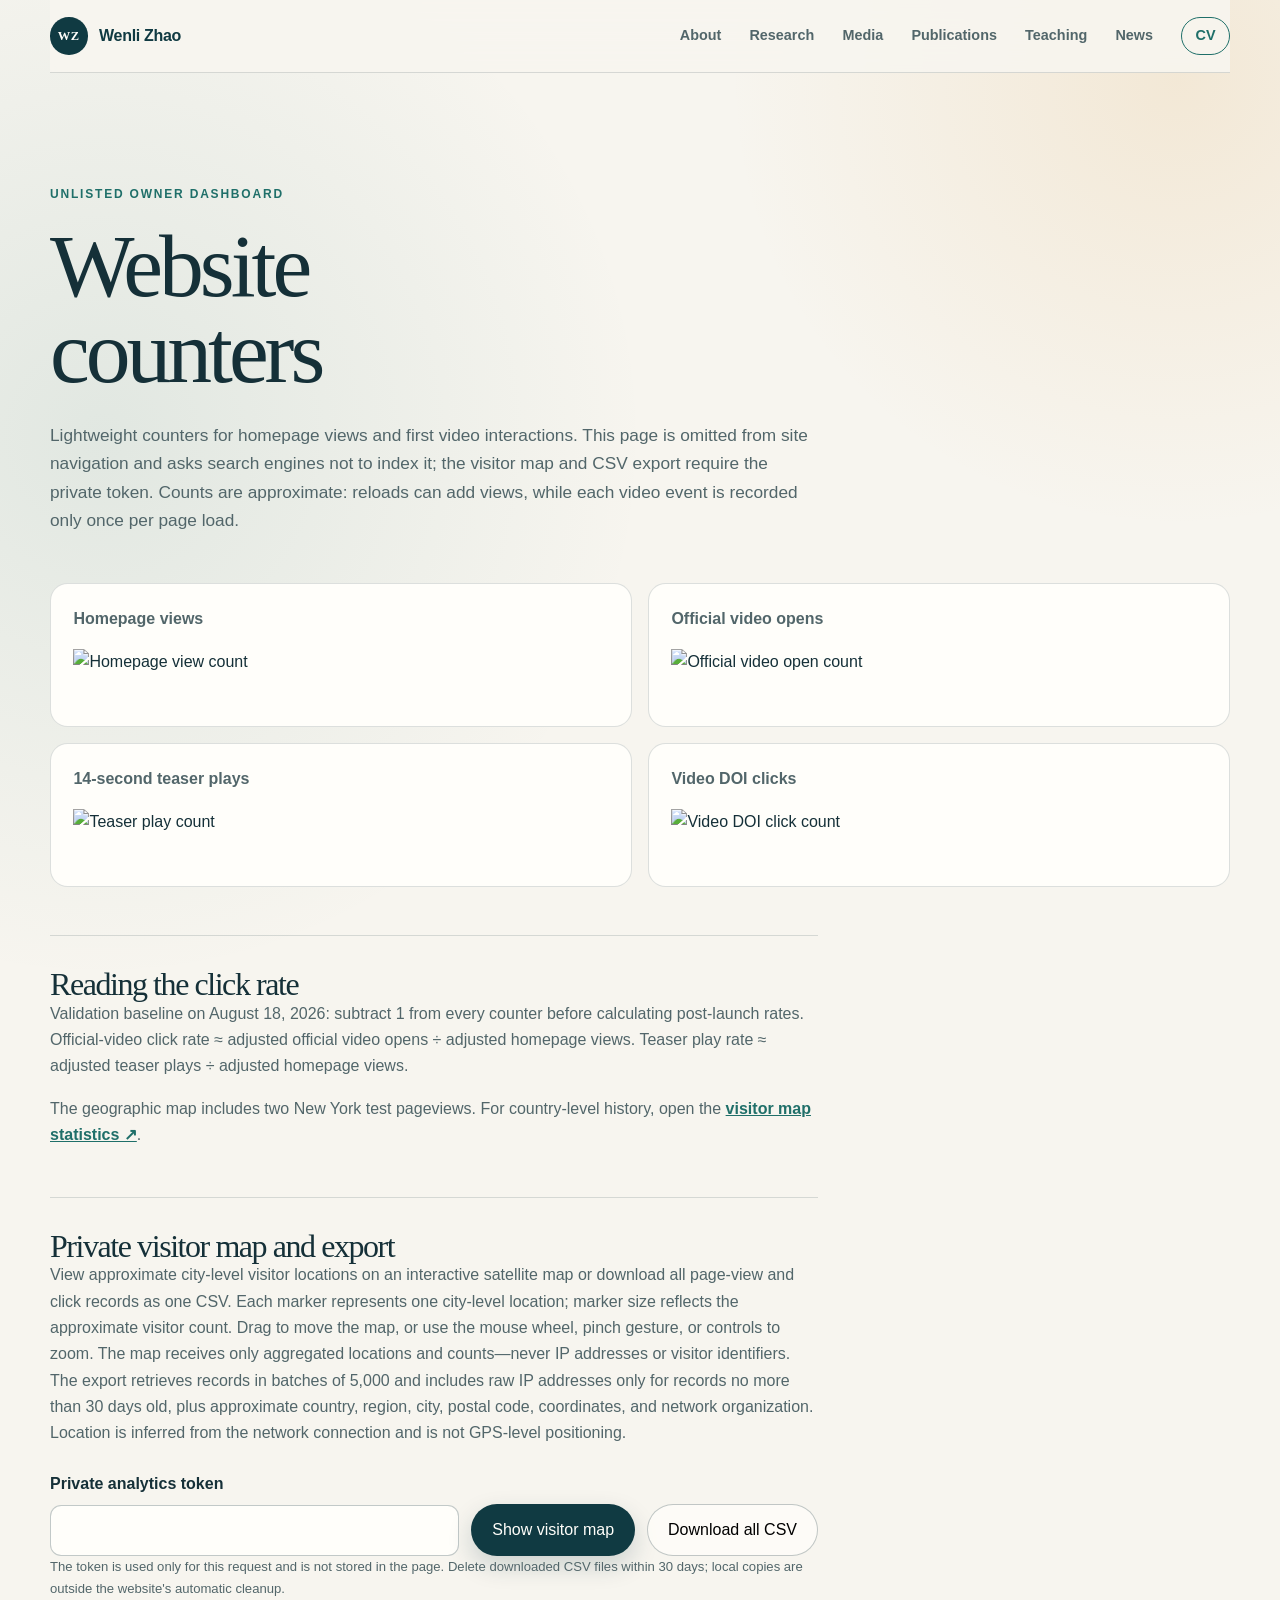
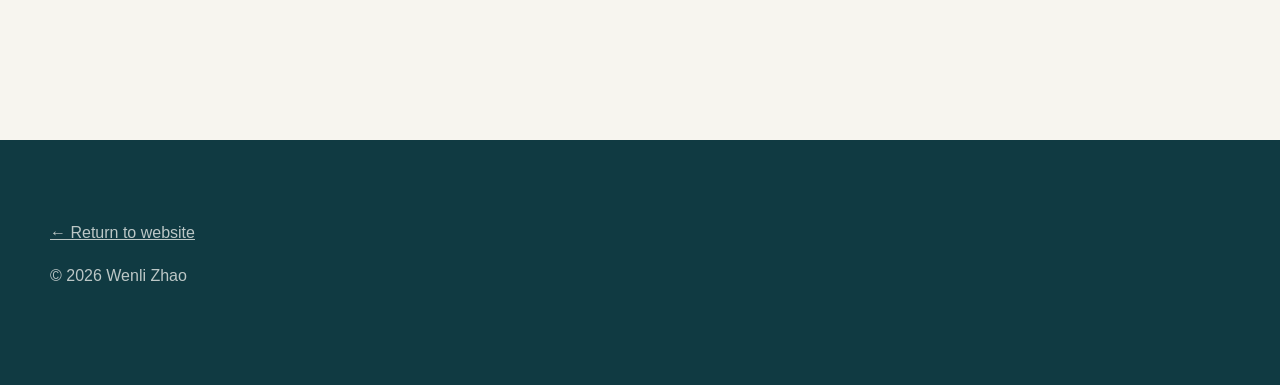
==== commit d418a620: "Fix Leaflet integrity hash" ====
--- a/analytics.html
+++ b/analytics.html
@@ -18,7 +18,7 @@
   <script src="assets/navigation.js" defer></script>
   <script
     src="https://unpkg.com/leaflet@1.9.4/dist/leaflet.js"
-    integrity="sha256-20nQCchB9coqIjJZRGuk2/Z9VM+kNiyxNV1lvTlZBo="
+    integrity="sha256-20nQCchB9co0qIjJZRGuk2/Z9VM+kNiyxNV1lvTlZBo="
     crossorigin=""
     defer
   ></script>
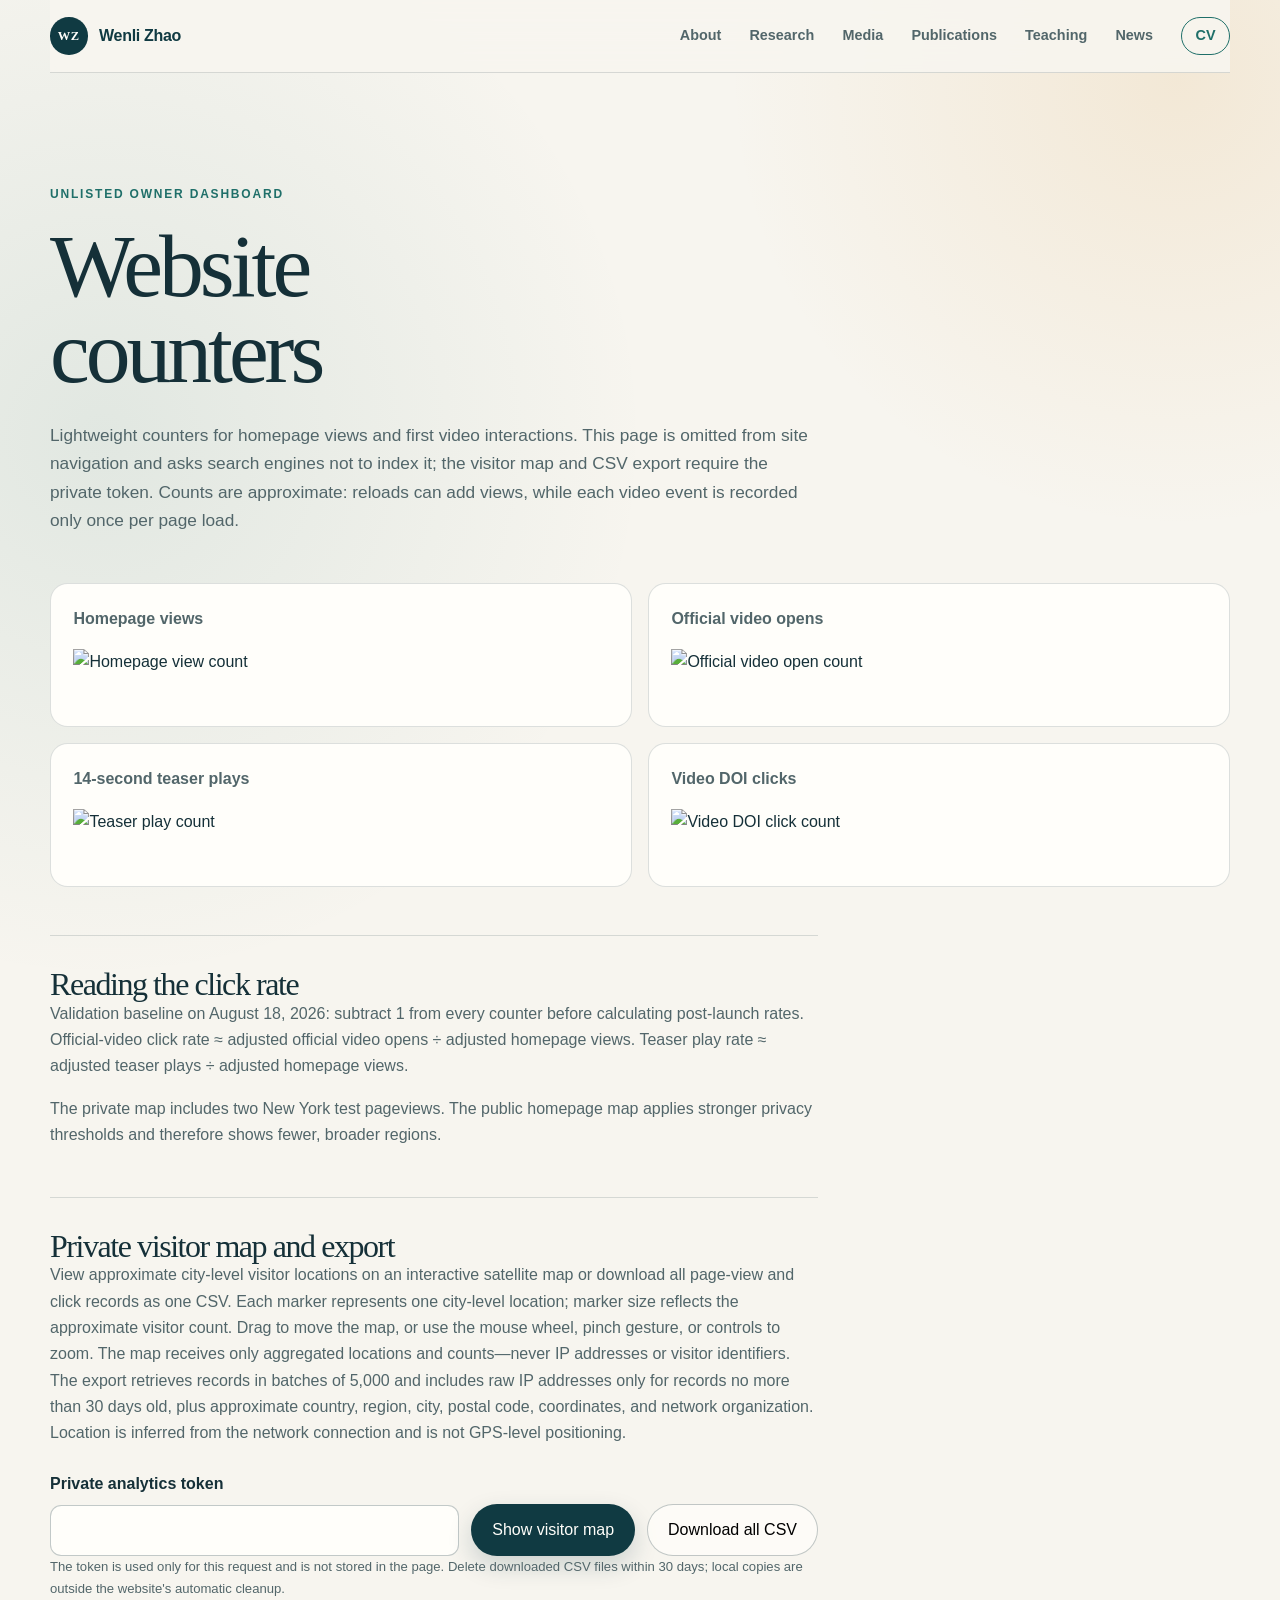
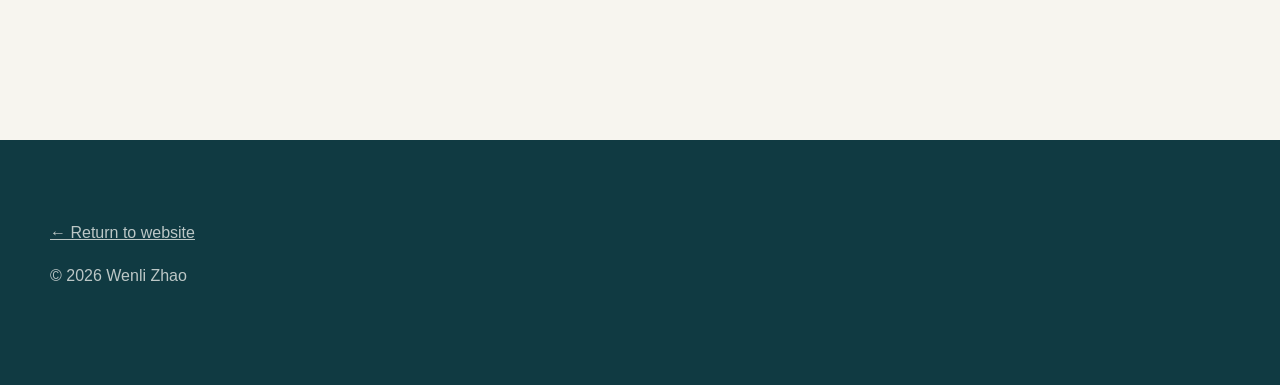
==== commit 5e474361: "Replace inaccurate public visitor map" ====
--- a/analytics.html
+++ b/analytics.html
@@ -74,7 +74,7 @@
       <div class="dashboard-note">
         <h2>Reading the click rate</h2>
         <p>Validation baseline on August 18, 2026: subtract 1 from every counter before calculating post-launch rates. Official-video click rate ≈ adjusted official video opens ÷ adjusted homepage views. Teaser play rate ≈ adjusted teaser plays ÷ adjusted homepage views.</p>
-        <p>The geographic map includes two New York test pageviews. For country-level history, open the <a href="https://info.flagcounter.com/ahHd" target="_blank" rel="noopener">visitor map statistics ↗</a>.</p>
+        <p>The private map includes two New York test pageviews. The public homepage map applies stronger privacy thresholds and therefore shows fewer, broader regions.</p>
       </div>
 
       <div class="dashboard-note">
--- a/assets/site.css
+++ b/assets/site.css
@@ -692,14 +692,27 @@
 .globe-mark span { inset: 50% 0.42rem auto; height: 0; border: 0; border-top: 1px solid rgba(255, 254, 250, 0.38); border-radius: 0; }
 
 .visitor-map {
-  display: block;
+  position: relative;
+  aspect-ratio: 2 / 1;
   overflow: hidden;
   border: 1px solid rgba(255, 254, 250, 0.2);
   border-radius: 0.85rem;
   background: var(--white);
 }
 
-.visitor-map img { width: 100%; height: auto; }
+.visitor-map img { display: block; width: 100%; height: 100%; object-fit: cover; }
+.visitor-map-markers { position: absolute; inset: 0; }
+.visitor-map-marker {
+  position: absolute;
+  width: 1.1rem;
+  height: 1.1rem;
+  transform: translate(-50%, -50%);
+  border: 2px solid var(--white);
+  border-radius: 50%;
+  background: var(--amber);
+  box-shadow: 0 0 0 0.24rem rgba(16, 58, 66, 0.55), 0 2px 8px rgba(16, 58, 66, 0.42);
+}
+.visitor-map-status { margin: 0.55rem 0 0; font-size: 0.72rem; }
 .analytics-dashboard .dashboard-intro { max-width: 48rem; color: var(--ink-soft); font-size: 1.08rem; }
 .counter-grid { display: grid; grid-template-columns: repeat(2, minmax(0, 1fr)); gap: 1rem; margin-top: 3rem; }
 .counter-card { min-height: 9rem; padding: 1.4rem; border: 1px solid var(--line); border-radius: 1.1rem; background: var(--white); }
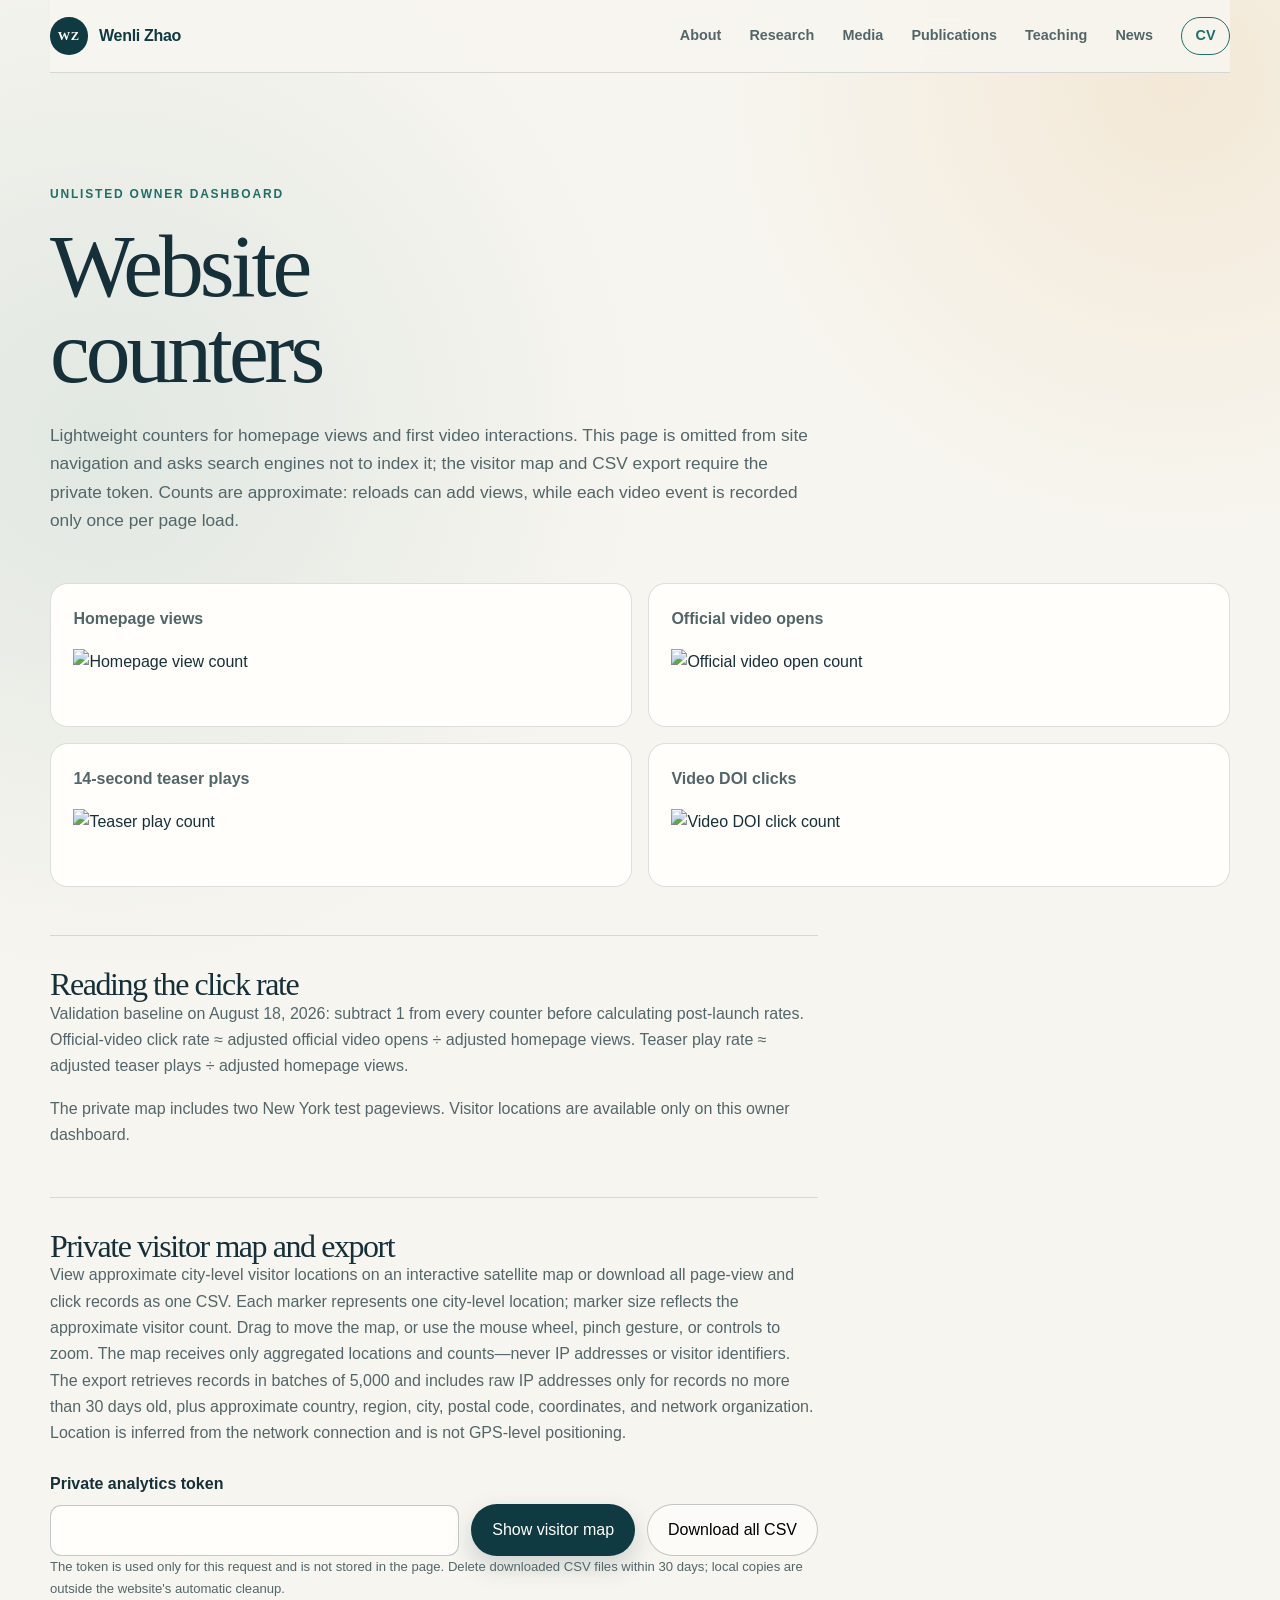
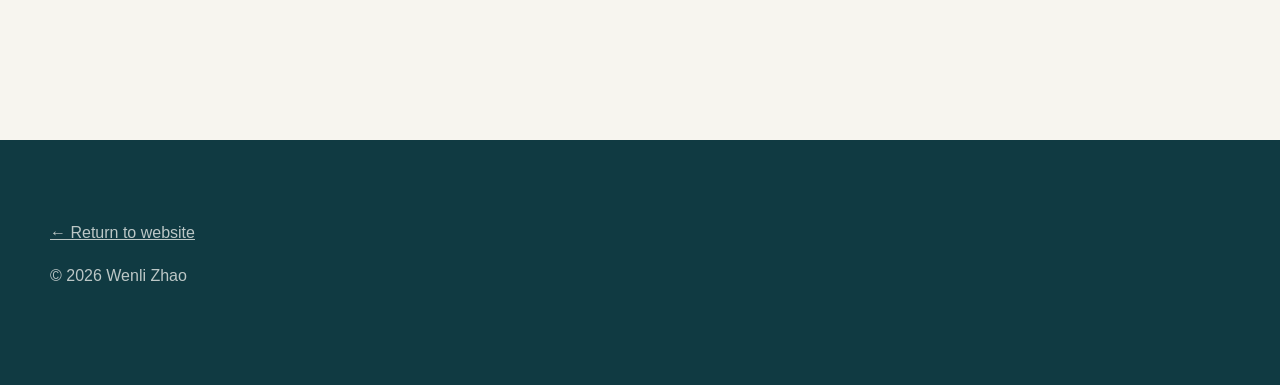
==== commit 22567204: "Remove public visitor map" ====
--- a/analytics.html
+++ b/analytics.html
@@ -74,7 +74,7 @@
       <div class="dashboard-note">
         <h2>Reading the click rate</h2>
         <p>Validation baseline on August 18, 2026: subtract 1 from every counter before calculating post-launch rates. Official-video click rate ≈ adjusted official video opens ÷ adjusted homepage views. Teaser play rate ≈ adjusted teaser plays ÷ adjusted homepage views.</p>
-        <p>The private map includes two New York test pageviews. The public homepage map applies stronger privacy thresholds and therefore shows fewer, broader regions.</p>
+        <p>The private map includes two New York test pageviews. Visitor locations are available only on this owner dashboard.</p>
       </div>
 
       <div class="dashboard-note">
--- a/assets/site.css
+++ b/assets/site.css
@@ -648,71 +648,6 @@
 .site-footer .profile-links { margin: 2rem 0 3.4rem; }
 .site-footer a { color: inherit; }
 
-.visitor-panel {
-  display: grid;
-  grid-template-columns: minmax(14rem, 0.82fr) minmax(18rem, 1.18fr);
-  gap: 1.5rem 2.5rem;
-  align-items: center;
-  margin: 0 0 3rem;
-  padding: 1.25rem;
-  border: 1px solid rgba(255, 254, 250, 0.16);
-  border-radius: 1.3rem;
-  background: rgba(255, 254, 250, 0.045);
-}
-
-.visitor-panel-copy { display: flex; align-items: center; gap: 1rem; }
-.visitor-panel-copy p { margin: 0; font-size: 0.82rem; }
-.visitor-panel-copy .visitor-kicker { margin-bottom: 0.25rem; color: var(--white); font-weight: 800; letter-spacing: 0.04em; text-transform: uppercase; }
-
-.globe-mark {
-  position: relative;
-  flex: 0 0 auto;
-  width: 4.4rem;
-  height: 4.4rem;
-  overflow: hidden;
-  border: 1px solid rgba(217, 154, 62, 0.72);
-  border-radius: 50%;
-  background:
-    radial-gradient(circle at 35% 30%, rgba(255, 254, 250, 0.18), transparent 28%),
-    linear-gradient(135deg, var(--teal), var(--teal-dark));
-  box-shadow: inset -0.65rem -0.5rem 1.2rem rgba(0, 0, 0, 0.26);
-}
-
-.globe-mark::before,
-.globe-mark::after,
-.globe-mark span {
-  content: "";
-  position: absolute;
-  inset: 0.52rem 1.35rem;
-  border: 1px solid rgba(255, 254, 250, 0.38);
-  border-radius: 50%;
-}
-
-.globe-mark::after { inset: 1.35rem 0.52rem; }
-.globe-mark span { inset: 50% 0.42rem auto; height: 0; border: 0; border-top: 1px solid rgba(255, 254, 250, 0.38); border-radius: 0; }
-
-.visitor-map {
-  position: relative;
-  aspect-ratio: 2 / 1;
-  overflow: hidden;
-  border: 1px solid rgba(255, 254, 250, 0.2);
-  border-radius: 0.85rem;
-  background: var(--white);
-}
-
-.visitor-map img { display: block; width: 100%; height: 100%; object-fit: cover; }
-.visitor-map-markers { position: absolute; inset: 0; }
-.visitor-map-marker {
-  position: absolute;
-  width: 1.1rem;
-  height: 1.1rem;
-  transform: translate(-50%, -50%);
-  border: 2px solid var(--white);
-  border-radius: 50%;
-  background: var(--amber);
-  box-shadow: 0 0 0 0.24rem rgba(16, 58, 66, 0.55), 0 2px 8px rgba(16, 58, 66, 0.42);
-}
-.visitor-map-status { margin: 0.55rem 0 0; font-size: 0.72rem; }
 .analytics-dashboard .dashboard-intro { max-width: 48rem; color: var(--ink-soft); font-size: 1.08rem; }
 .counter-grid { display: grid; grid-template-columns: repeat(2, minmax(0, 1fr)); gap: 1rem; margin-top: 3rem; }
 .counter-card { min-height: 9rem; padding: 1.4rem; border: 1px solid var(--line); border-radius: 1.1rem; background: var(--white); }
@@ -816,7 +751,6 @@
   .preview-note div:nth-child(odd) { padding-left: 0; }
   .footer-inner,
   .site-footer > .section { width: min(calc(100% - 2rem), var(--max)); }
-  .visitor-panel { grid-template-columns: 1fr; }
 }
 
 @media (max-width: 700px) {
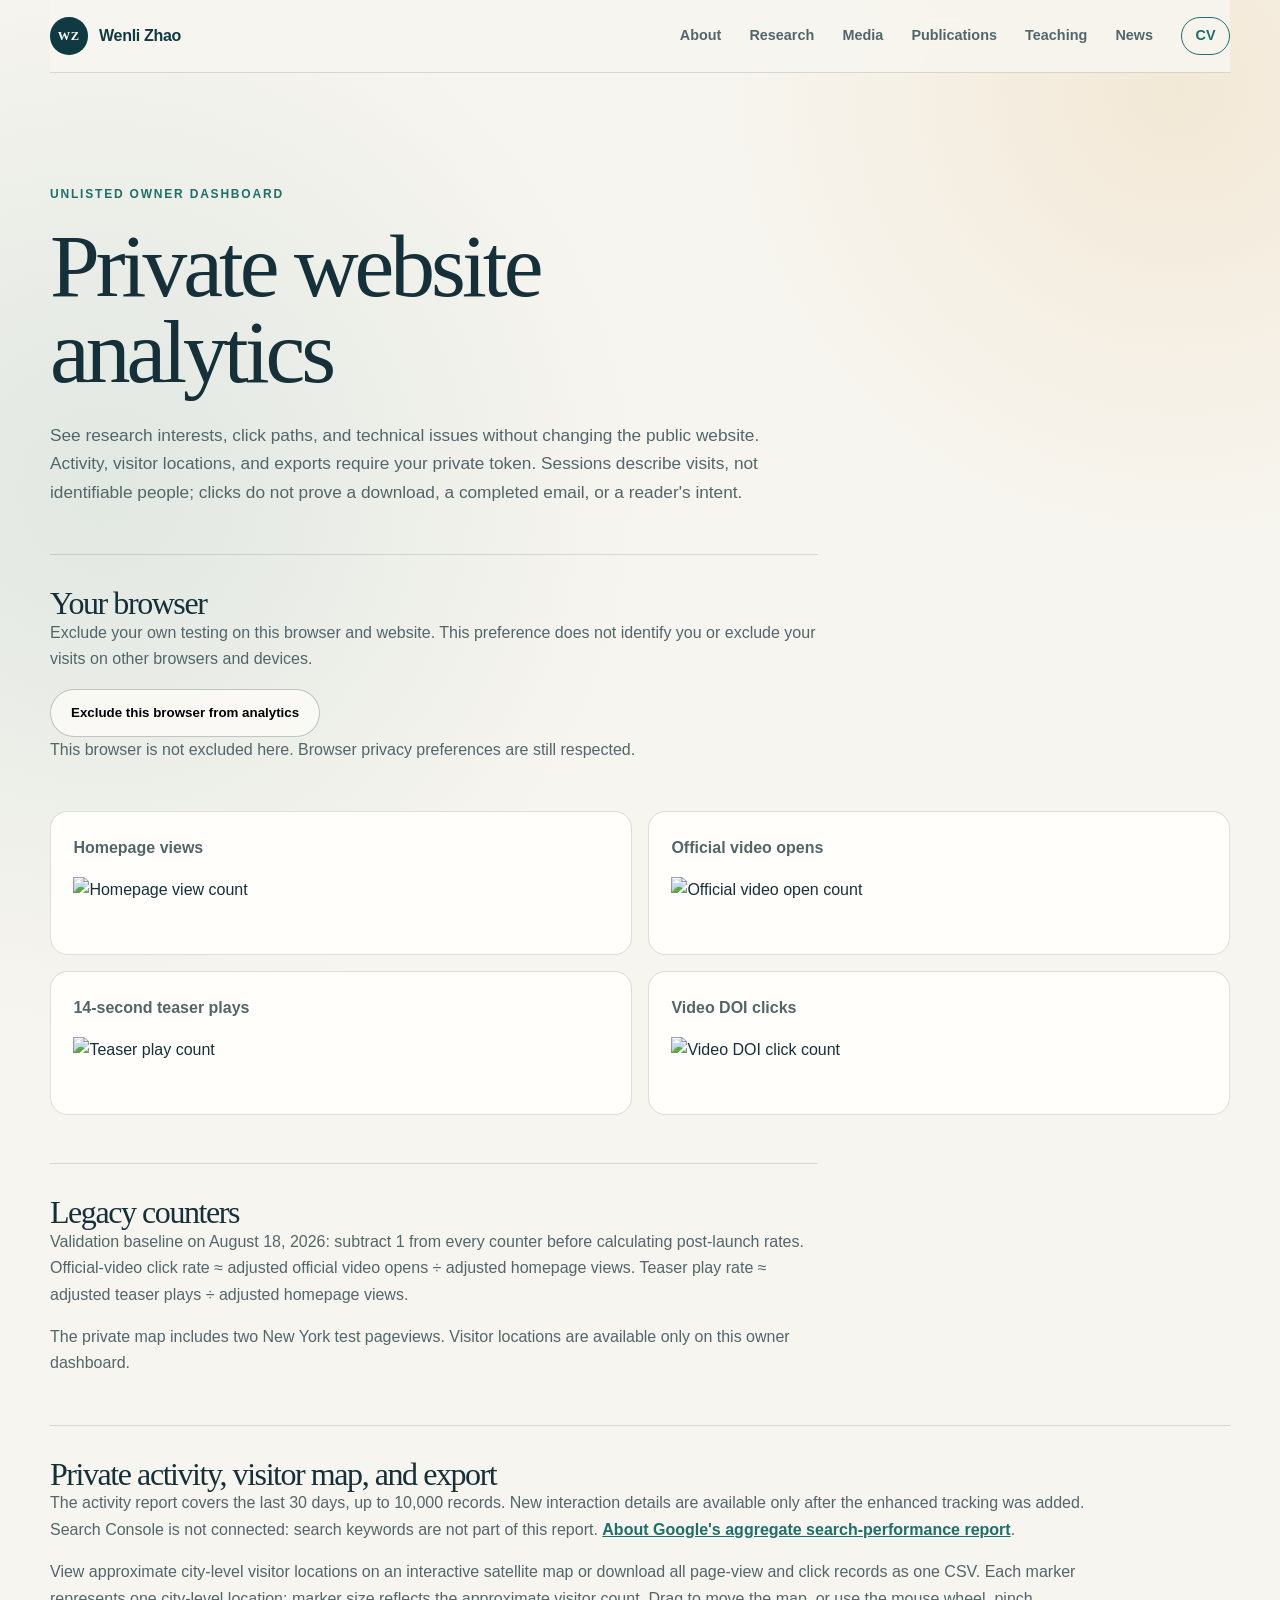
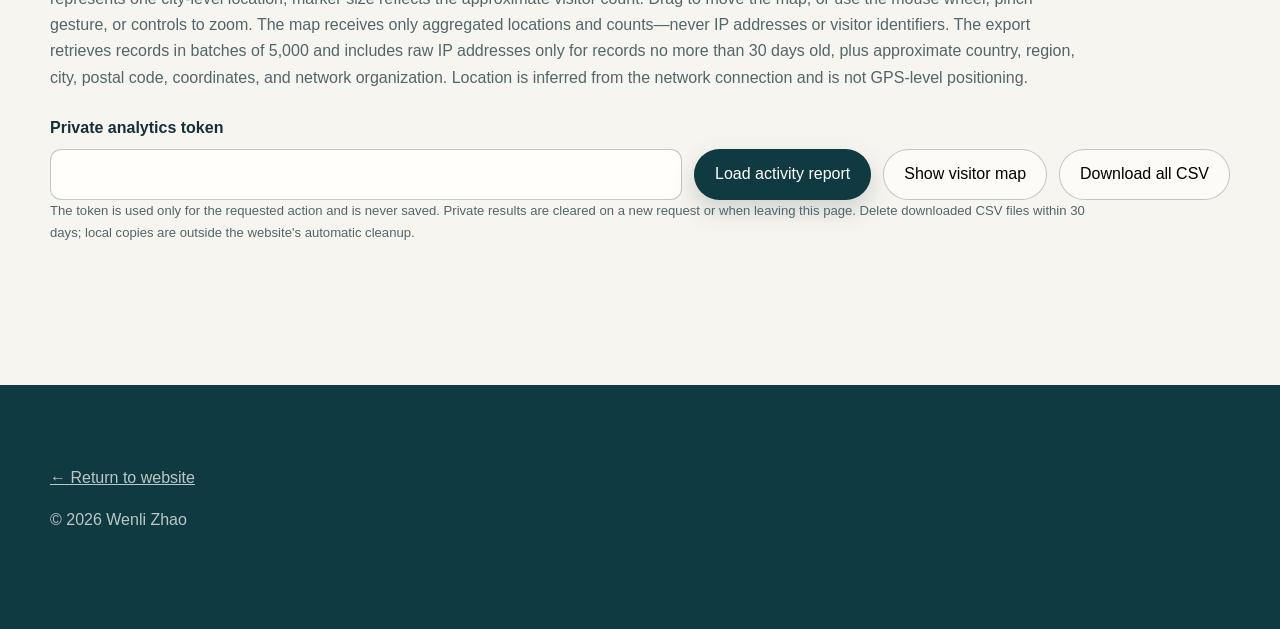
==== commit 82d3f7aa: "Expand private website interaction analytics" ====
--- a/analytics.html
+++ b/analytics.html
@@ -4,7 +4,7 @@
   <meta charset="utf-8">
   <meta name="viewport" content="width=device-width, initial-scale=1">
   <meta name="robots" content="noindex, nofollow">
-  <title>Website counters | Wenli Zhao</title>
+  <title>Private website analytics | Wenli Zhao</title>
   <meta name="theme-color" content="#103a42">
   <meta name="analytics-endpoint" content="https://wenli-site-api.wenlizhao.workers.dev">
   <link rel="icon" href="assets/favicon.svg" type="image/svg+xml">
@@ -15,6 +15,7 @@
     crossorigin=""
   >
   <link rel="stylesheet" href="assets/site.css">
+  <link rel="stylesheet" href="assets/analytics-dashboard.css">
   <script src="assets/navigation.js" defer></script>
   <script
     src="https://unpkg.com/leaflet@1.9.4/dist/leaflet.js"
@@ -49,8 +50,15 @@
   <main id="main">
     <section class="section analytics-dashboard">
       <p class="eyebrow">Unlisted owner dashboard</p>
-      <h1>Website counters</h1>
-      <p class="dashboard-intro">Lightweight counters for homepage views and first video interactions. This page is omitted from site navigation and asks search engines not to index it; the visitor map and CSV export require the private token. Counts are approximate: reloads can add views, while each video event is recorded only once per page load.</p>
+      <h1>Private website analytics</h1>
+      <p class="dashboard-intro">See research interests, click paths, and technical issues without changing the public website. Activity, visitor locations, and exports require your private token. Sessions describe visits, not identifiable people; clicks do not prove a download, a completed email, or a reader's intent.</p>
+
+      <div class="dashboard-note">
+        <h2>Your browser</h2>
+        <p>Exclude your own testing on this browser and website. This preference does not identify you or exclude your visits on other browsers and devices.</p>
+        <button class="button button-secondary" id="analytics-exclude-browser" type="button">Exclude this browser from analytics</button>
+        <p id="analytics-exclude-status" role="status" aria-live="polite"></p>
+      </div>
 
       <div class="counter-grid">
         <article class="counter-card">
@@ -72,23 +80,26 @@
       </div>
 
       <div class="dashboard-note">
-        <h2>Reading the click rate</h2>
+        <h2>Legacy counters</h2>
         <p>Validation baseline on August 18, 2026: subtract 1 from every counter before calculating post-launch rates. Official-video click rate ≈ adjusted official video opens ÷ adjusted homepage views. Teaser play rate ≈ adjusted teaser plays ÷ adjusted homepage views.</p>
         <p>The private map includes two New York test pageviews. Visitor locations are available only on this owner dashboard.</p>
       </div>
 
-      <div class="dashboard-note">
-        <h2>Private visitor map and export</h2>
+      <div class="dashboard-note private-dashboard">
+        <h2>Private activity, visitor map, and export</h2>
+        <p>The activity report covers the last 30 days, up to 10,000 records. New interaction details are available only after the enhanced tracking was added. Search Console is not connected: search keywords are not part of this report. <a href="https://support.google.com/webmasters/answer/17011259" target="_blank" rel="noopener noreferrer">About Google's aggregate search-performance report</a>.</p>
         <p>View approximate city-level visitor locations on an interactive satellite map or download all page-view and click records as one CSV. Each marker represents one city-level location; marker size reflects the approximate visitor count. Drag to move the map, or use the mouse wheel, pinch gesture, or controls to zoom. The map receives only aggregated locations and counts—never IP addresses or visitor identifiers. The export retrieves records in batches of 5,000 and includes raw IP addresses only for records no more than 30 days old, plus approximate country, region, city, postal code, coordinates, and network organization. Location is inferred from the network connection and is not GPS-level positioning.</p>
         <form class="export-form" id="analytics-export-form">
           <label for="analytics-token">Private analytics token</label>
           <div>
             <input id="analytics-token" name="token" type="password" autocomplete="off" required>
-            <button class="button button-primary" type="submit" name="action" value="map">Show visitor map</button>
+            <button class="button button-primary" type="submit" name="action" value="activity">Load activity report</button>
+            <button class="button button-secondary" type="submit" name="action" value="map">Show visitor map</button>
             <button class="button button-secondary" type="submit" name="action" value="download">Download all CSV</button>
           </div>
         </form>
-        <p class="export-status" id="analytics-export-status" role="status" aria-live="polite">The token is used only for this request and is not stored in the page. Delete downloaded CSV files within 30 days; local copies are outside the website's automatic cleanup.</p>
+        <p class="export-status" id="analytics-export-status" role="status" aria-live="polite">The token is used only for the requested action and is never saved. Private results are cleared on a new request or when leaving this page. Delete downloaded CSV files within 30 days; local copies are outside the website's automatic cleanup.</p>
+        <div id="analytics-activity-report" hidden></div>
         <div
           class="private-map"
           id="private-visitor-map"
--- a/assets/site.css
+++ b/assets/site.css
@@ -450,6 +450,12 @@
 .feature-copy h3 { max-width: 25ch; margin: 0 0 1rem; font-size: clamp(1.65rem, 3vw, 2.5rem); }
 .feature-copy p { max-width: 52rem; margin-bottom: 0.48rem; color: var(--ink-soft); }
 .feature-link { align-self: center; white-space: nowrap; }
+
+.ranking-snapshot { max-width: 52rem; margin: 1.25rem 0 0; }
+.ranking-snapshot > a { display: block; overflow: hidden; border: 1px solid var(--line); border-radius: 0.9rem; background: var(--white); box-shadow: var(--shadow); }
+.ranking-snapshot img { display: block; width: 100%; height: auto; }
+.ranking-snapshot figcaption { margin-top: 0.6rem; color: var(--ink-soft); font-size: 0.75rem; line-height: 1.55; }
+.ranking-snapshot figcaption a { color: var(--teal); font-weight: 680; text-underline-offset: 0.2rem; }
 
 .media-grid {
   display: grid;
--- a/assets/analytics-dashboard.css
+++ b/assets/analytics-dashboard.css
@@ -0,0 +1,28 @@
+.private-dashboard { max-width: none; }
+.private-dashboard > p { max-width: 65rem; }
+.export-form > div { flex-wrap: wrap; }
+.export-form input { flex: 1 1 18rem; }
+.export-form button:disabled { opacity: 0.65; cursor: wait; }
+#analytics-activity-report[hidden] { display: none; }
+.activity-cards { display: grid; grid-template-columns: repeat(auto-fit, minmax(12rem, 1fr)); gap: 1rem; margin: 1.5rem 0; }
+.activity-card { border: 1px solid var(--line); border-radius: 0.8rem; padding: 1.1rem; background: var(--white); }
+.activity-card strong { display: block; font-size: 1.6rem; }
+.activity-card p { margin: 0.5rem 0 0; font-size: 0.85rem; }
+.activity-grid { display: grid; grid-template-columns: repeat(2, minmax(0, 1fr)); gap: 1.5rem; }
+.activity-panel { min-width: 0; }
+.activity-panel h3, .activity-section h3 { font-size: 1.3rem; margin: 1.8rem 0 0.8rem; }
+.activity-table-wrap { overflow-x: auto; border: 1px solid var(--line); border-radius: 0.6rem; }
+.activity-table { width: 100%; border-collapse: collapse; text-align: left; font-size: 0.82rem; }
+.activity-section .activity-table { min-width: 52rem; }
+.activity-table th, .activity-table td { padding: 0.7rem; border-bottom: 1px solid var(--line); vertical-align: top; overflow-wrap: anywhere; }
+.activity-table th { color: var(--ink); background: var(--white); }
+.activity-table tr:last-child td { border-bottom: 0; }
+.activity-table td:first-child { min-width: 9rem; }
+.activity-section > p, .activity-note { font-size: 0.85rem; }
+.activity-session { padding: 0.8rem 0; border-top: 1px solid var(--line); }
+.activity-session summary { cursor: pointer; overflow-wrap: anywhere; font-size: 0.9rem; }
+.activity-session ol { font-size: 0.83rem; line-height: 1.7; padding-left: 1.5rem; overflow-wrap: anywhere; }
+@media (max-width: 720px) {
+  .activity-grid { grid-template-columns: 1fr; gap: 0; }
+  .export-form input { flex-basis: auto; }
+}
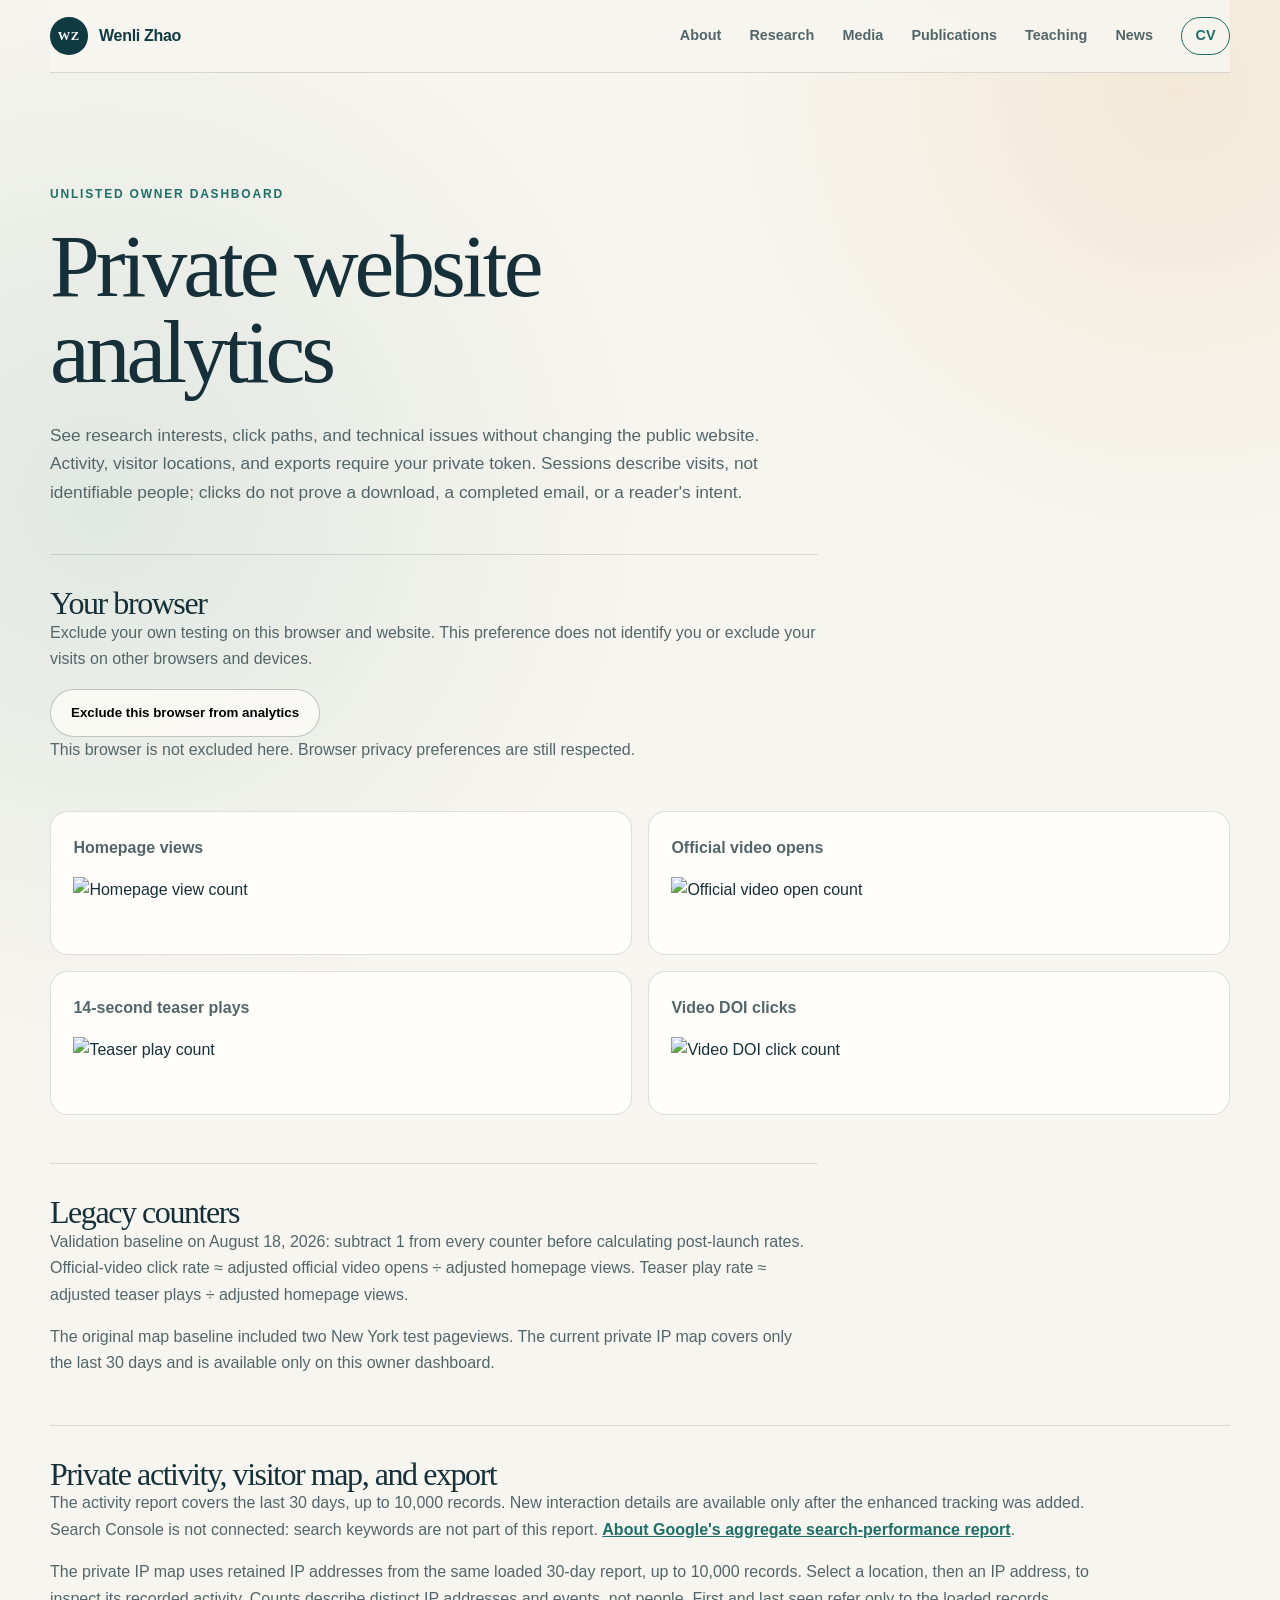
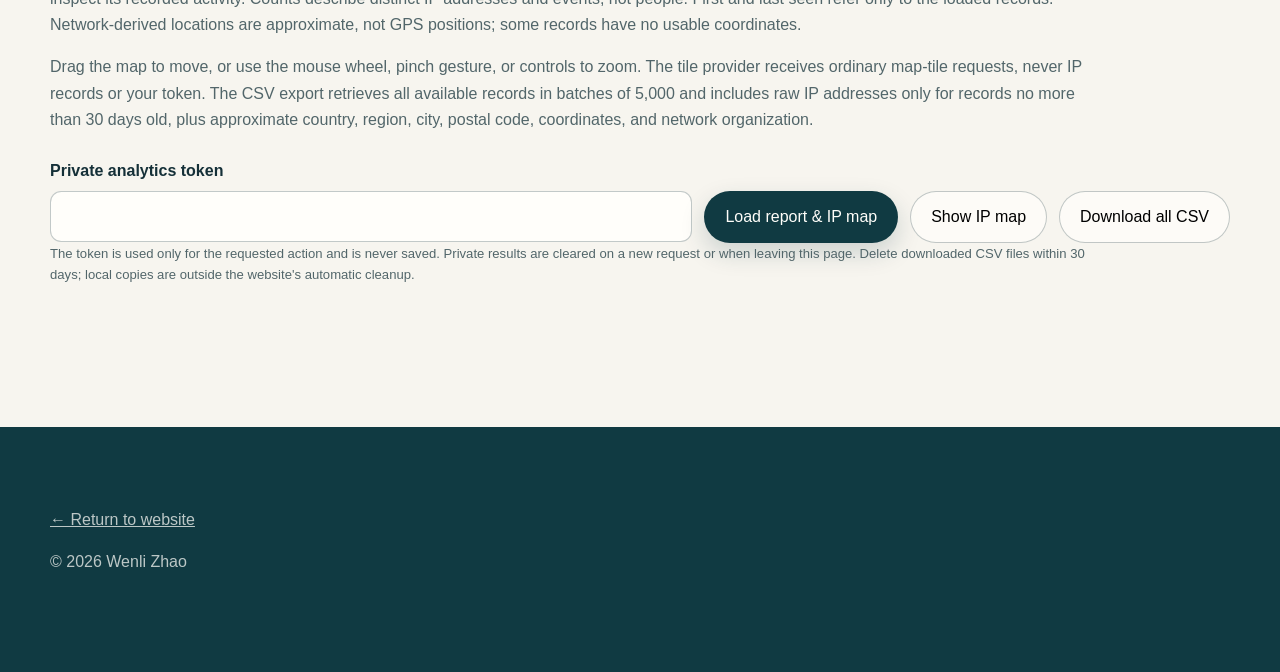
==== commit 0f12693e: "Integrate interactive private IP map into analytics dashboard" ====
--- a/analytics.html
+++ b/analytics.html
@@ -82,32 +82,48 @@
       <div class="dashboard-note">
         <h2>Legacy counters</h2>
         <p>Validation baseline on August 18, 2026: subtract 1 from every counter before calculating post-launch rates. Official-video click rate ≈ adjusted official video opens ÷ adjusted homepage views. Teaser play rate ≈ adjusted teaser plays ÷ adjusted homepage views.</p>
-        <p>The private map includes two New York test pageviews. Visitor locations are available only on this owner dashboard.</p>
+        <p>The original map baseline included two New York test pageviews. The current private IP map covers only the last 30 days and is available only on this owner dashboard.</p>
       </div>
 
       <div class="dashboard-note private-dashboard">
         <h2>Private activity, visitor map, and export</h2>
         <p>The activity report covers the last 30 days, up to 10,000 records. New interaction details are available only after the enhanced tracking was added. Search Console is not connected: search keywords are not part of this report. <a href="https://support.google.com/webmasters/answer/17011259" target="_blank" rel="noopener noreferrer">About Google's aggregate search-performance report</a>.</p>
-        <p>View approximate city-level visitor locations on an interactive satellite map or download all page-view and click records as one CSV. Each marker represents one city-level location; marker size reflects the approximate visitor count. Drag to move the map, or use the mouse wheel, pinch gesture, or controls to zoom. The map receives only aggregated locations and counts—never IP addresses or visitor identifiers. The export retrieves records in batches of 5,000 and includes raw IP addresses only for records no more than 30 days old, plus approximate country, region, city, postal code, coordinates, and network organization. Location is inferred from the network connection and is not GPS-level positioning.</p>
+        <p>The private IP map uses retained IP addresses from the same loaded 30-day report, up to 10,000 records. Select a location, then an IP address, to inspect its recorded activity. Counts describe distinct IP addresses and events, not people. First and last seen refer only to the loaded records. Network-derived locations are approximate, not GPS positions; some records have no usable coordinates.</p>
+        <p>Drag the map to move, or use the mouse wheel, pinch gesture, or controls to zoom. The tile provider receives ordinary map-tile requests, never IP records or your token. The CSV export retrieves all available records in batches of 5,000 and includes raw IP addresses only for records no more than 30 days old, plus approximate country, region, city, postal code, coordinates, and network organization.</p>
         <form class="export-form" id="analytics-export-form">
           <label for="analytics-token">Private analytics token</label>
           <div>
             <input id="analytics-token" name="token" type="password" autocomplete="off" required>
-            <button class="button button-primary" type="submit" name="action" value="activity">Load activity report</button>
-            <button class="button button-secondary" type="submit" name="action" value="map">Show visitor map</button>
+            <button class="button button-primary" type="submit" name="action" value="activity">Load report &amp; IP map</button>
+            <button class="button button-secondary" type="submit" name="action" value="map">Show IP map</button>
             <button class="button button-secondary" type="submit" name="action" value="download">Download all CSV</button>
           </div>
         </form>
         <p class="export-status" id="analytics-export-status" role="status" aria-live="polite">The token is used only for the requested action and is never saved. Private results are cleared on a new request or when leaving this page. Delete downloaded CSV files within 30 days; local copies are outside the website's automatic cleanup.</p>
+        <section id="analytics-ip-map-section" aria-labelledby="private-map-heading" hidden>
+          <h3 id="private-map-heading">Private IP map</h3>
+          <p id="private-map-summary" aria-live="polite"></p>
+          <div
+            class="private-map"
+            id="private-visitor-map"
+            role="region"
+            aria-label="Interactive satellite map of approximate IP locations; use the location and IP selectors below to inspect records"
+          ></div>
+          <div class="ip-map-controls">
+            <button id="private-map-world" type="button" class="button button-secondary">World view</button>
+            <div>
+              <label for="private-map-location">Location</label>
+              <select id="private-map-location"><option value="">Select a location</option></select>
+            </div>
+            <div>
+              <label for="private-map-ip">IP address</label>
+              <select id="private-map-ip"><option value="">Select an IP address</option></select>
+            </div>
+          </div>
+          <p class="private-map-detail" id="private-map-detail" role="status" aria-live="polite"></p>
+          <div id="private-map-ip-details"></div>
+        </section>
         <div id="analytics-activity-report" hidden></div>
-        <div
-          class="private-map"
-          id="private-visitor-map"
-          role="region"
-          aria-label="Interactive satellite map of approximate visitor locations"
-          hidden
-        ></div>
-        <p class="private-map-detail" id="private-map-detail" role="status" aria-live="polite" hidden></p>
       </div>
     </section>
   </main>
--- a/assets/site.css
+++ b/assets/site.css
@@ -698,11 +698,6 @@
 }
 .private-map-detail { min-height: 1.7rem; margin-top: 0.8rem; color: var(--ink-soft); font-size: 0.88rem; }
 .private-map-detail[hidden] { display: none; }
-.policy-page { max-width: 52rem; }
-.policy-page h1 { max-width: 11ch; }
-.policy-page h2 { margin-top: 2.6rem; font-size: 1.7rem; }
-.policy-page p { color: var(--ink-soft); }
-.policy-page a { color: var(--teal); font-weight: 680; }
 
 /* Publications page */
 main > .section:first-child:not(#about) { padding-top: 7rem; padding-bottom: 4rem; }
--- a/assets/analytics-dashboard.css
+++ b/assets/analytics-dashboard.css
@@ -3,7 +3,22 @@
 .export-form > div { flex-wrap: wrap; }
 .export-form input { flex: 1 1 18rem; }
 .export-form button:disabled { opacity: 0.65; cursor: wait; }
-#analytics-activity-report[hidden] { display: none; }
+#analytics-activity-report[hidden], #analytics-ip-map-section[hidden] { display: none; }
+#analytics-ip-map-section { margin-top: 2rem; }
+#analytics-ip-map-section h3 { font-size: 1.3rem; }
+#private-map-summary { font-size: 0.9rem; }
+.ip-map-controls { display: grid; grid-template-columns: auto minmax(0, 1fr) minmax(0, 1fr); gap: 1rem; align-items: end; margin: 1rem 0; }
+.ip-map-controls label { display: block; margin-bottom: 0.4rem; color: var(--ink); font-weight: 720; }
+.ip-map-controls select { width: 100%; min-width: 0; padding: 0.75rem; border: 1px solid var(--line); border-radius: 0.5rem; background: var(--white); color: var(--ink); font: inherit; }
+.ip-map-controls button { cursor: pointer; font: inherit; }
+.ip-map-controls :is(button, select):focus-visible { outline: 3px solid var(--teal); outline-offset: 3px; }
+.ip-map-metadata { display: grid; grid-template-columns: minmax(8rem, 1fr) minmax(0, 3fr); gap: 0.6rem 1.2rem; padding: 1rem; border: 1px solid var(--line); border-radius: 0.6rem; font-size: 0.88rem; }
+.ip-map-metadata dt { font-weight: 720; }
+.ip-map-metadata dd { margin: 0; overflow-wrap: anywhere; }
+.ip-map-events { margin-top: 1rem; }
+.ip-map-events summary { padding: 0.6rem 0; cursor: pointer; }
+#private-map-ip-details .activity-table { min-width: 48rem; }
+#private-map-ip-details h4 { margin: 1.3rem 0 0.7rem; }
 .activity-cards { display: grid; grid-template-columns: repeat(auto-fit, minmax(12rem, 1fr)); gap: 1rem; margin: 1.5rem 0; }
 .activity-card { border: 1px solid var(--line); border-radius: 0.8rem; padding: 1.1rem; background: var(--white); }
 .activity-card strong { display: block; font-size: 1.6rem; }
@@ -25,4 +40,8 @@
 @media (max-width: 720px) {
   .activity-grid { grid-template-columns: 1fr; gap: 0; }
   .export-form input { flex-basis: auto; }
+  .ip-map-controls { grid-template-columns: 1fr; }
+  .ip-map-controls button { justify-self: start; }
+  .ip-map-metadata { grid-template-columns: 1fr; gap: 0.3rem; }
+  .ip-map-metadata dd + dt { margin-top: 0.7rem; }
 }
